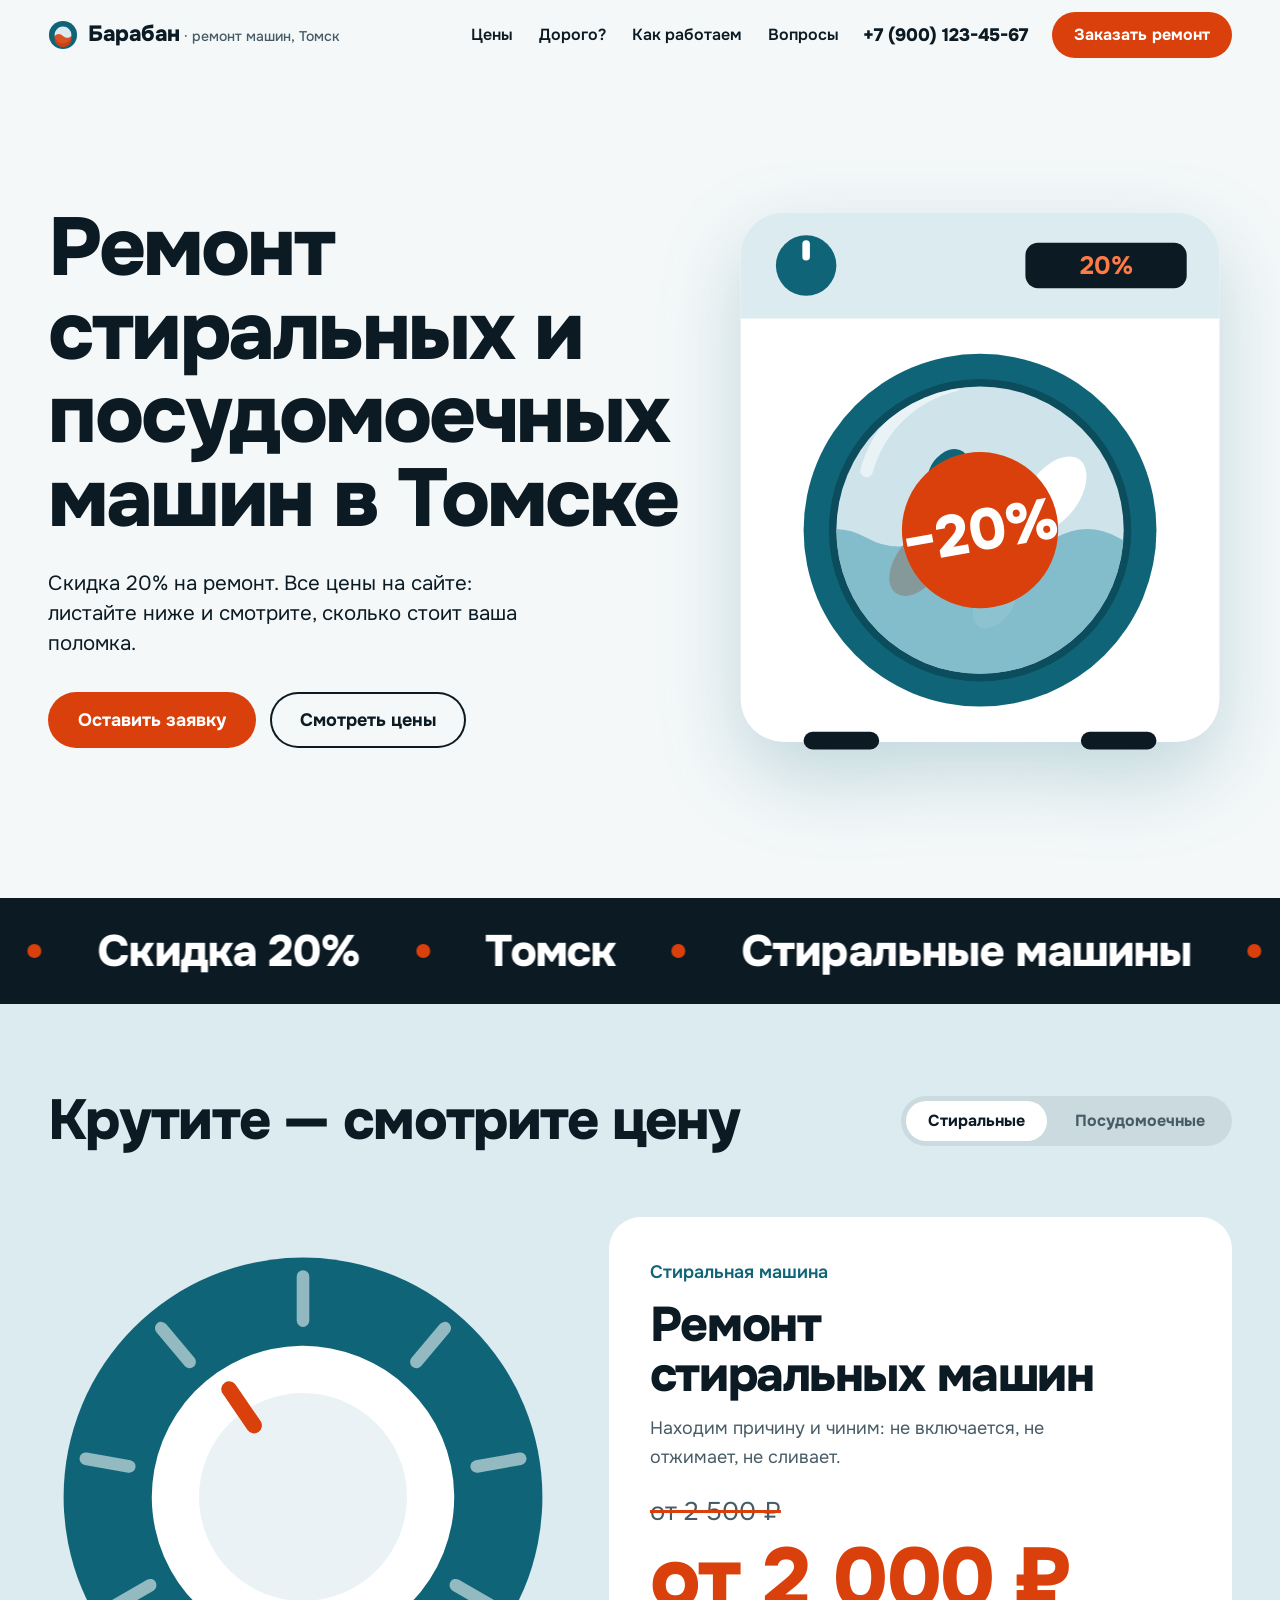
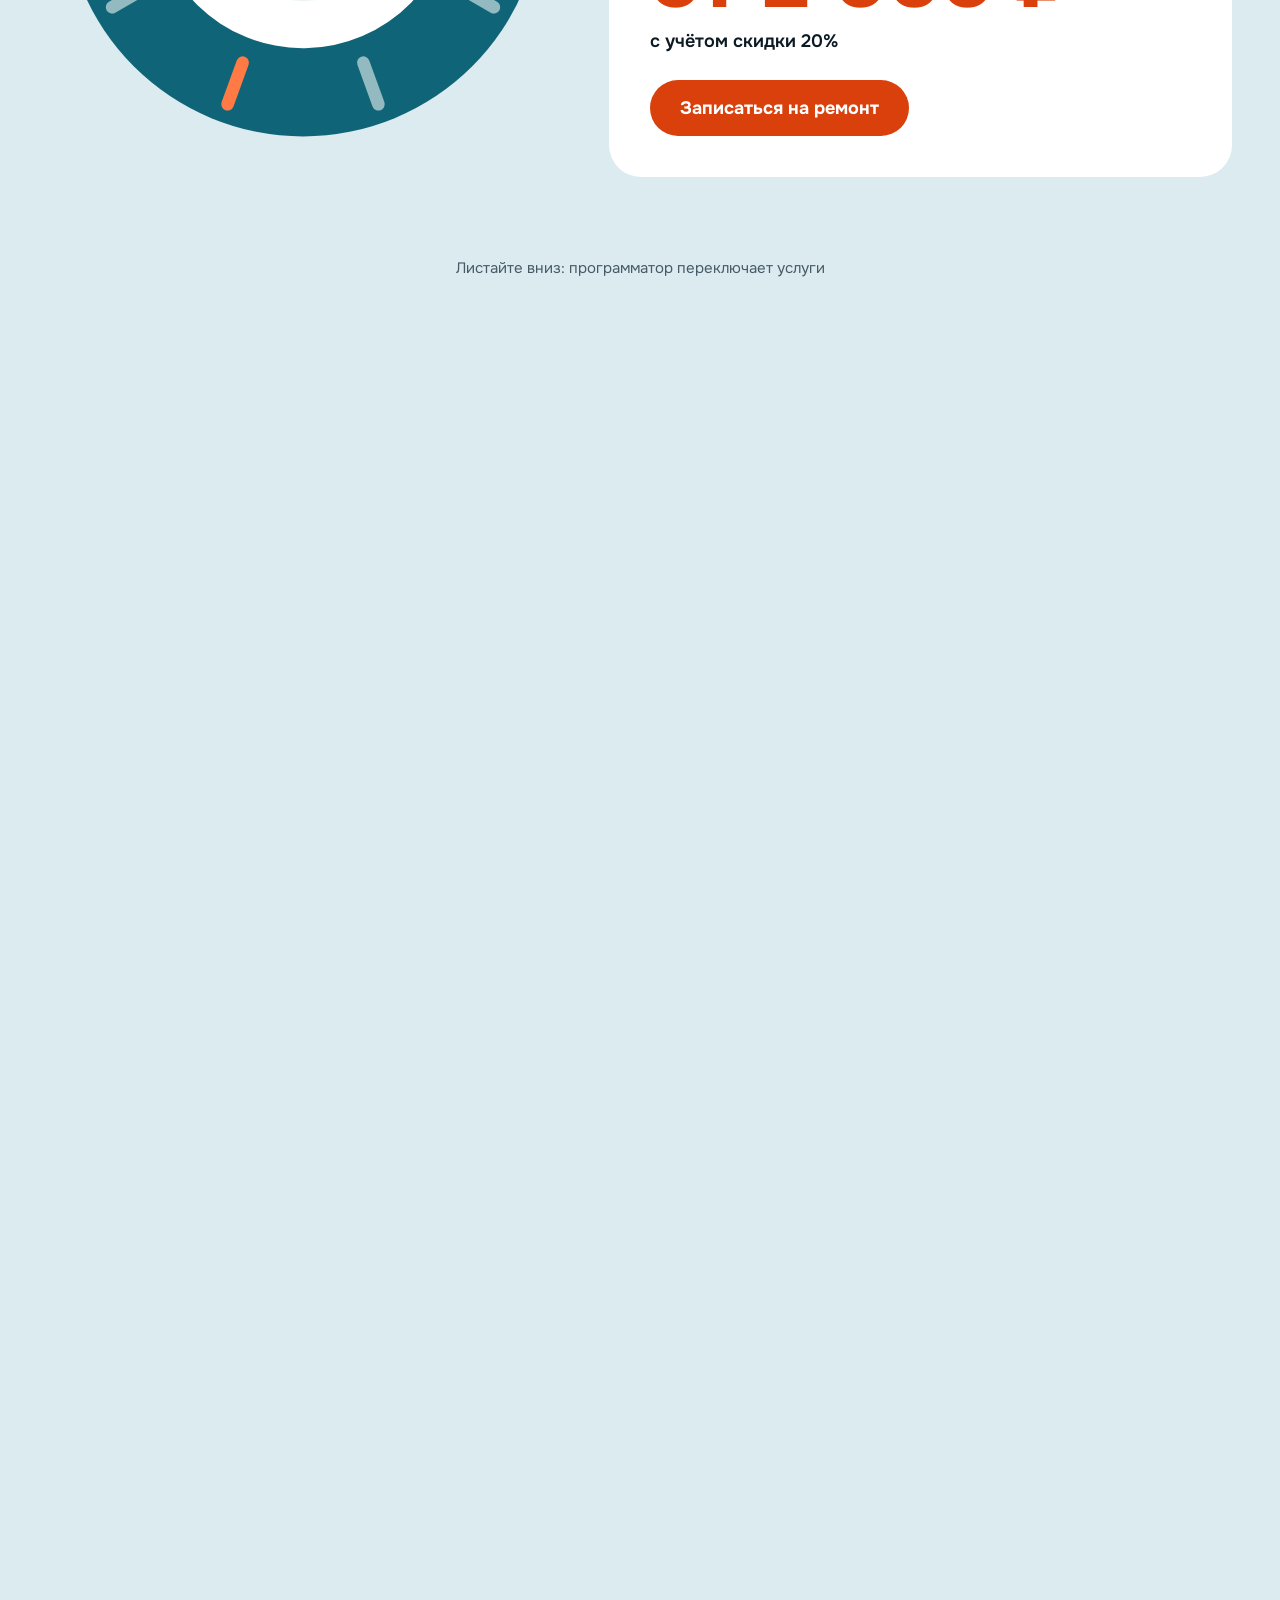
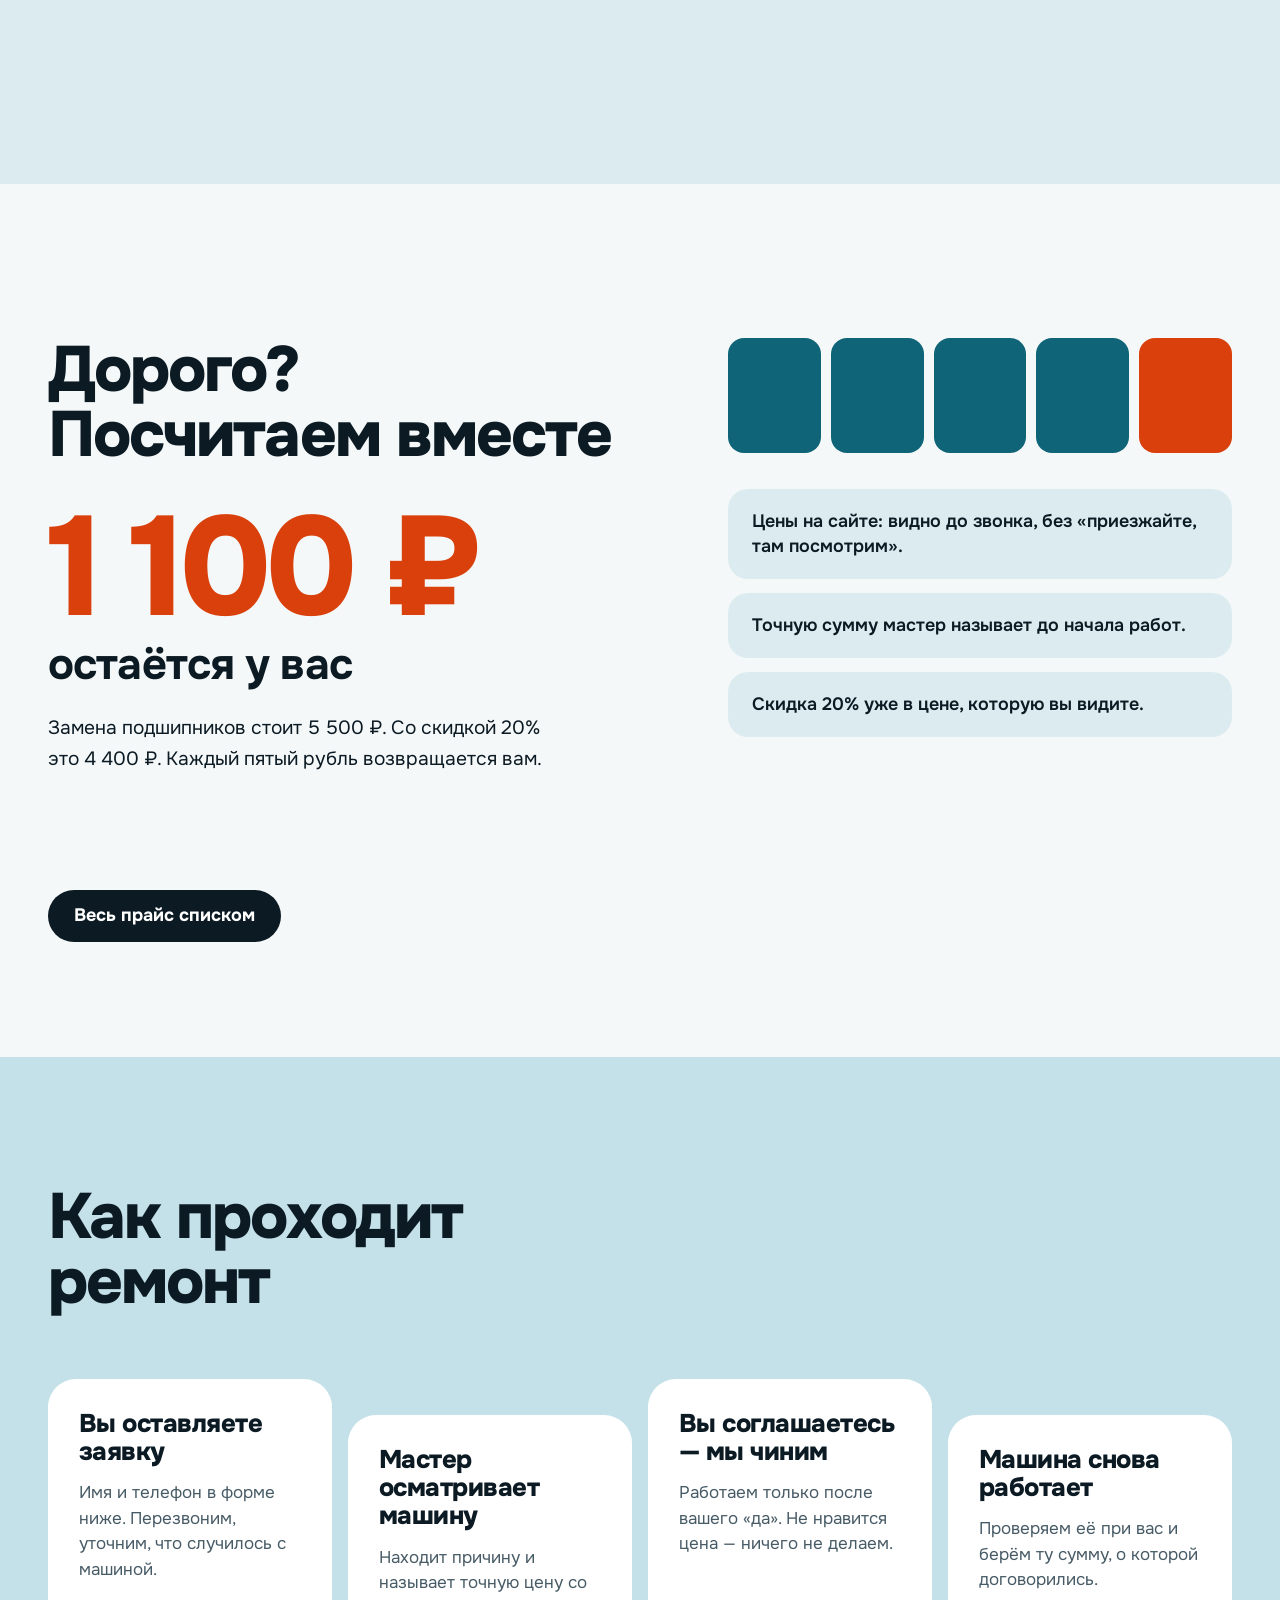
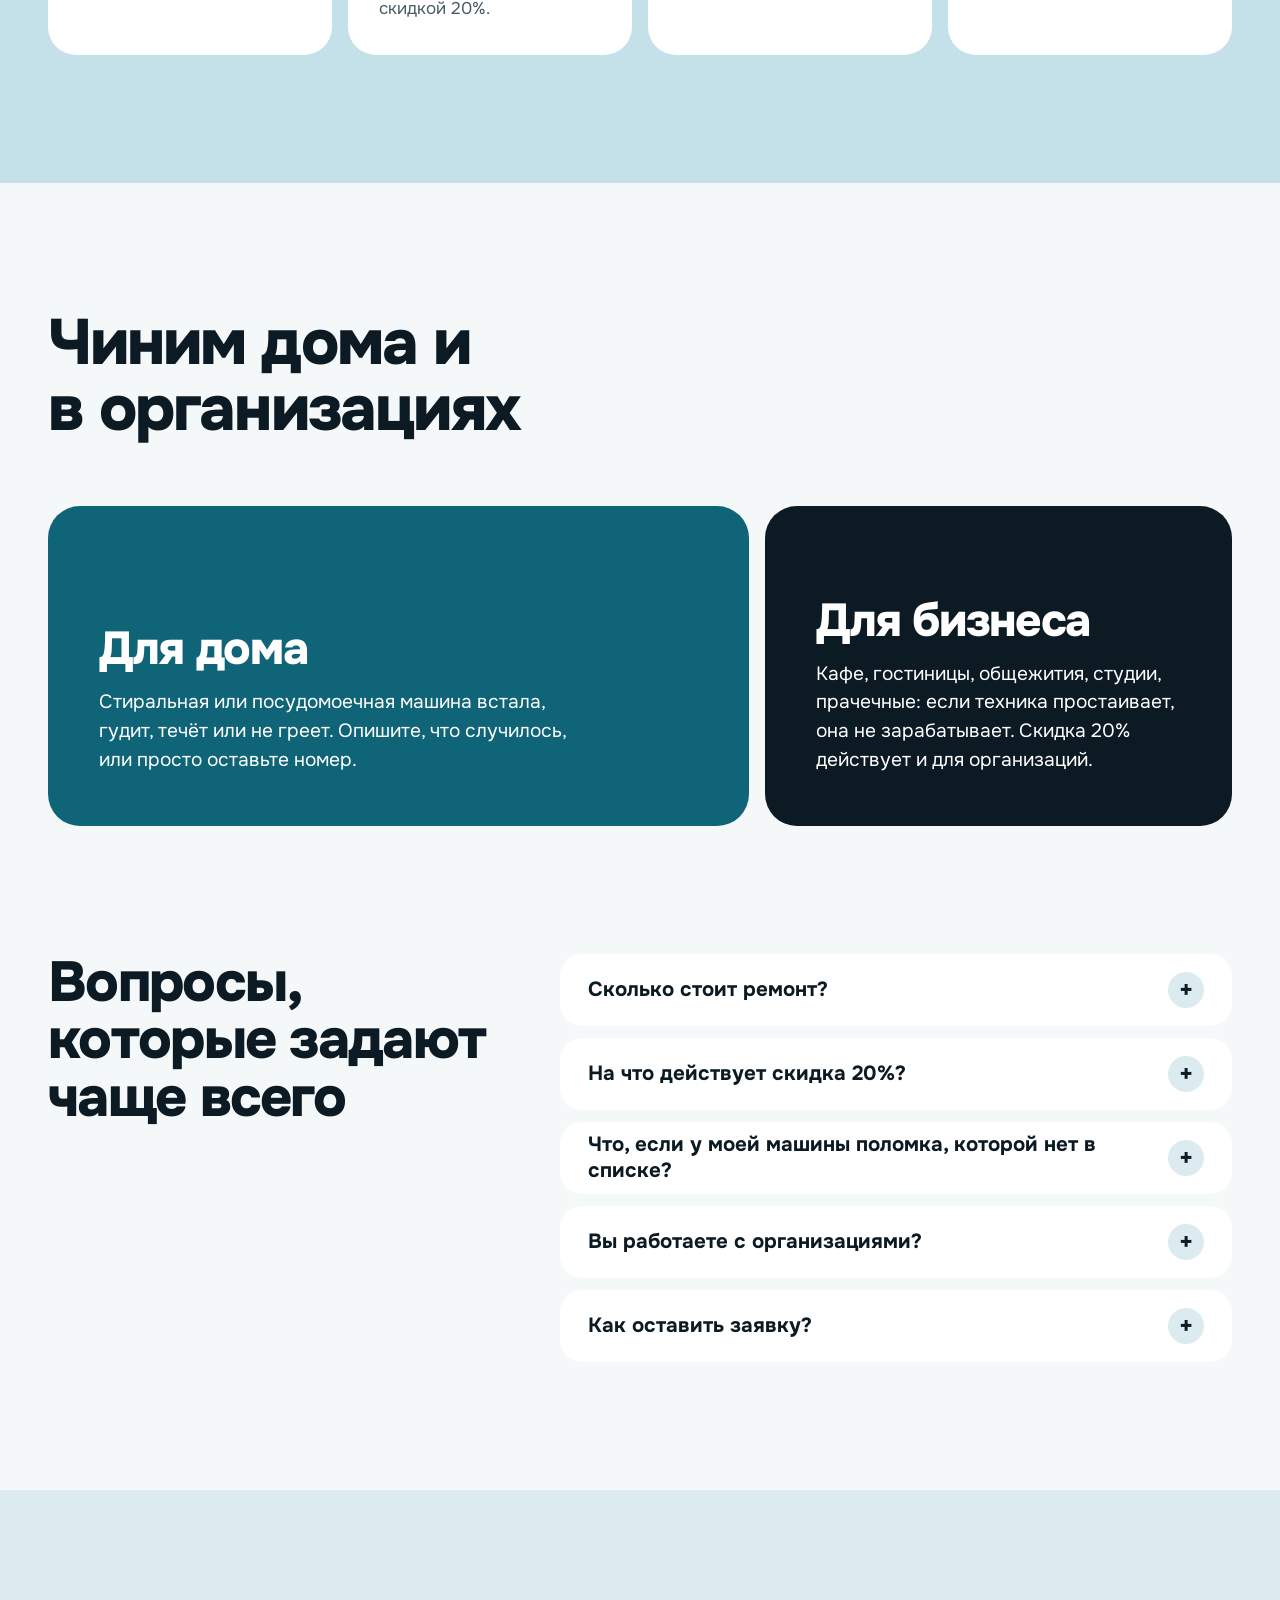
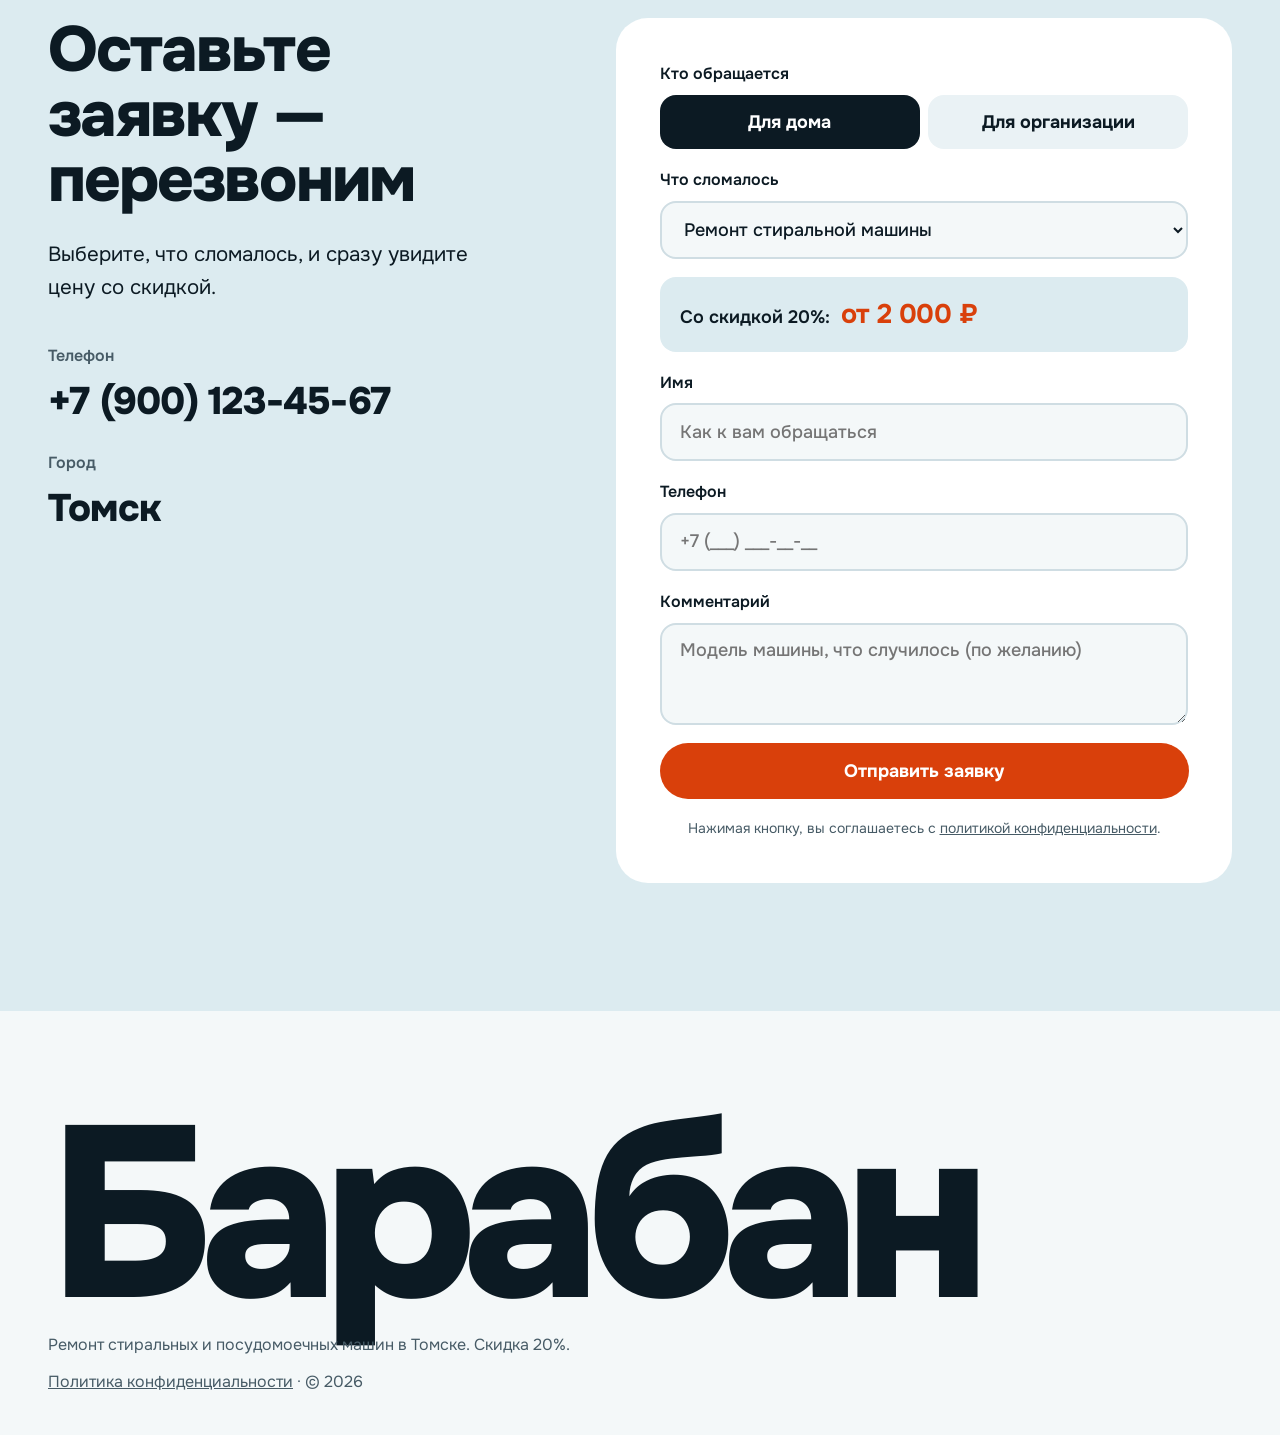
==== index.html @ 4bc4e3dc "init: landing for tomsk-remont-mashin" ====
<!doctype html>
<html lang="ru">
<head>
<meta charset="utf-8">
<meta name="viewport" content="width=device-width, initial-scale=1">
<title>Ремонт стиральных и посудомоечных машин в Томске — скидка 20%</title>
<meta name="description" content="Ремонт стиральных и посудомоечных машин в Томске со скидкой 20%. Замена ТЭНа от 1 600 ₽, помпы от 2 000 ₽, подшипников 4 400 ₽. Цены на сайте, заявка за минуту.">
<meta property="og:title" content="Ремонт стиральных и посудомоечных машин в Томске — скидка 20%">
<meta property="og:description" content="Цены видно сразу, скидка 20% на ремонт. Оставьте заявку — перезвоним.">
<meta property="og:type" content="website">
<meta name="theme-color" content="#f4f8f9">
<script>document.documentElement.classList.add('js')</script>
<link rel="preconnect" href="https://fonts.googleapis.com">
<link rel="preconnect" href="https://fonts.gstatic.com" crossorigin>
<link href="https://fonts.googleapis.com/css2?family=Onest:wght@300..800&display=swap" rel="stylesheet">
<link rel="stylesheet" href="motion.css">
<link rel="stylesheet" href="styles.css">
</head>
<body>

<header class="header" id="header">
  <div class="header__inner">
    <a class="logo" href="#top" aria-label="Барабан, ремонт машин в Томске, на главную">
      <svg viewBox="0 0 32 32" width="30" height="30" aria-hidden="true"><circle cx="16" cy="16" r="15" fill="#0f6577"/><circle cx="16" cy="16" r="9" fill="#dcebf0"/><path d="M7 17q4.5-4 9 0t9 0v3a9 9 0 0 1-18 0z" fill="#d9400b" opacity=".9"/></svg>
      <span>Барабан<small> · ремонт машин, Томск</small></span>
    </a>
    <nav class="nav" id="nav" aria-label="Разделы">
      <a href="#prices">Цены</a>
      <a href="#dear">Дорого?</a>
      <a href="#way">Как работаем</a>
      <a href="#faq">Вопросы</a>
    </nav>
    <a class="header__phone" href="tel:+79001234567">+7 (900) 123-45-67</a>
    <a class="btn btn--small header__cta" href="#order" data-magnetic><span>Заказать ремонт</span></a>
    <button class="burger" id="burger" aria-label="Меню" aria-expanded="false"><i></i><i></i></button>
  </div>
</header>

<main id="top">

<section class="hero">
  <div class="hero__text">
    <h1 class="hero__title" data-wave>Ремонт стиральных и посудомоечных машин в Томске</h1>
    <p class="hero__lead">Скидка 20% на ремонт. Все цены на сайте: листайте ниже и смотрите, сколько стоит ваша поломка.</p>
    <div class="hero__cta">
      <a class="btn" href="#order" data-magnetic><span>Оставить заявку</span></a>
      <a class="btn btn--ghost" href="#prices" data-magnetic><span>Смотреть цены</span></a>
    </div>
  </div>
  <div class="hero__machine" aria-hidden="false">
    <svg class="machine" viewBox="0 0 400 440" role="img" aria-label="Стиральная машина с наклейкой «минус 20 процентов»">
      <defs><clipPath id="glass"><circle cx="200" cy="262" r="114"/></clipPath></defs>
      <rect x="10" y="10" width="380" height="420" rx="34" fill="#ffffff"/>
      <path d="M10 44a34 34 0 0 1 34-34h312a34 34 0 0 1 34 34v50H10z" fill="#dcebf0"/>
      <circle cx="62" cy="52" r="24" fill="#0f6577"/>
      <rect x="59" y="32" width="6" height="16" rx="3" fill="#fff"/>
      <rect x="236" y="34" width="128" height="36" rx="10" fill="#0c1a23"/>
      <text x="300" y="59" text-anchor="middle" font-size="20" font-weight="700" fill="#ff7a45">20%</text>
      <circle cx="200" cy="262" r="140" fill="#0f6577"/>
      <circle cx="200" cy="262" r="120" fill="#0b4d5c"/>
      <circle cx="200" cy="262" r="114" fill="#cfe4ea"/>
      <g clip-path="url(#glass)">
        <g id="spin">
          <ellipse cx="150" cy="238" rx="30" ry="18" fill="#d9400b"/>
          <ellipse cx="258" cy="292" rx="34" ry="20" fill="#ffffff"/>
          <ellipse cx="222" cy="214" rx="20" ry="14" fill="#0f6577"/>
          <ellipse cx="160" cy="306" rx="22" ry="14" fill="#ffffff" opacity=".9"/>
        </g>
        <g transform="translate(60 268)"><g class="wave"><path d="M0 0Q25-14 50 0T100 0T150 0T200 0T250 0T300 0T350 0T400 0T450 0T500 0V200H0Z" fill="#6fb3c4" opacity=".78"/></g></g>
        <path d="M110 215a96 96 0 0 1 70-68" stroke="#fff" stroke-width="10" stroke-linecap="round" fill="none" opacity=".55"/>
      </g>
      <g class="sticker" transform="rotate(-10 200 262)">
        <circle cx="200" cy="262" r="62" fill="#d9400b"/>
        <text x="200" y="278" text-anchor="middle" font-size="46" font-weight="800" fill="#fff">−20%</text>
      </g>
      <rect x="60" y="422" width="60" height="14" rx="7" fill="#0c1a23"/>
      <rect x="280" y="422" width="60" height="14" rx="7" fill="#0c1a23"/>
    </svg>
  </div>
</section>

<div class="marquee" aria-hidden="true"><div class="marquee__track" id="marquee">
  <span>Стиральные машины</span><span>Посудомоечные машины</span><span>Скидка 20%</span><span>Томск</span>
  <span>Стиральные машины</span><span>Посудомоечные машины</span><span>Скидка 20%</span><span>Томск</span>
  <span>Стиральные машины</span><span>Посудомоечные машины</span><span>Скидка 20%</span><span>Томск</span>
</div></div>

<!-- СЦЕНА: программатор -->
<section class="scene" id="prices" aria-labelledby="scene-title">
  <div class="scene__stick">
    <div class="scene__head">
      <h2 id="scene-title">Крутите — смотрите цену</h2>
      <div class="kinds" role="group" aria-label="Тип машины">
        <button class="kind is-active" data-jump="0" type="button">Стиральные</button>
        <button class="kind" data-jump="5" type="button">Посудомоечные</button>
      </div>
    </div>
    <div class="scene__body">
      <div class="dial" aria-hidden="true">
        <svg viewBox="0 0 320 320" id="dialSvg">
          <circle cx="160" cy="160" r="152" fill="#0f6577"/>
          <g id="ticks"></g>
          <g id="knob">
            <circle cx="160" cy="160" r="96" fill="#ffffff"/>
            <circle cx="160" cy="160" r="66" fill="#eaf2f5"/>
            <rect x="155" y="72" width="10" height="38" rx="5" fill="#d9400b"/>
          </g>
        </svg>
      </div>
      <article class="card" id="card" aria-live="polite">
        <p class="card__kind" id="cKind">Стиральная машина</p>
        <h3 class="card__title" id="cTitle">Ремонт стиральных машин</h3>
        <p class="card__desc" id="cDesc">Находим причину и чиним: не включается, не отжимает, не сливает.</p>
        <div class="card__price">
          <s id="cOld">от 2 500 ₽</s>
          <strong id="cNew">от 2 000 ₽</strong>
        </div>
        <p class="card__note">с учётом скидки 20%</p>
        <a class="btn" href="#order" id="cBtn" data-magnetic><span>Записаться на ремонт</span></a>
      </article>
    </div>
    <p class="scene__hint" id="hint">Листайте вниз: программатор переключает услуги</p>
  </div>
</section>

<section class="dear" id="dear" aria-labelledby="dear-title">
  <div class="dear__left" data-reveal>
    <h2 id="dear-title">Дорого? Посчитаем вместе</h2>
    <p class="dear__big"><span>1 100 ₽</span> остаётся у вас</p>
    <p class="dear__sub">Замена подшипников стоит 5 500 ₽. Со скидкой 20% это 4 400 ₽. Каждый пятый рубль возвращается вам.</p>
  </div>
  <div class="dear__right">
    <div class="blocks" aria-hidden="true" data-stagger>
      <i></i><i></i><i></i><i></i><i class="cut"></i>
    </div>
    <ul class="points" data-stagger>
      <li>Цены на сайте: видно до звонка, без «приезжайте, там посмотрим».</li>
      <li>Точную сумму мастер называет до начала работ.</li>
      <li>Скидка 20% уже в цене, которую вы видите.</li>
    </ul>
  </div>
  <details class="table" data-reveal>
    <summary>Весь прайс списком</summary>
    <div class="table__wrap">
      <table>
        <caption class="sr">Цены на ремонт со скидкой 20%</caption>
        <thead><tr><th scope="col">Работа</th><th scope="col">Без скидки</th><th scope="col">Со скидкой 20%</th></tr></thead>
        <tbody>
          <tr class="grp"><th colspan="3" scope="colgroup">Стиральные машины</th></tr>
          <tr><th scope="row">Ремонт стиральных машин</th><td>от 2 500 ₽</td><td>от 2 000 ₽</td></tr>
          <tr><th scope="row">Замена ТЭНа</th><td>2 000 ₽</td><td>1 600 ₽</td></tr>
          <tr><th scope="row">Замена сливной помпы</th><td>2 500 ₽</td><td>2 000 ₽</td></tr>
          <tr><th scope="row">Замена подшипников</th><td>5 500 ₽</td><td>4 400 ₽</td></tr>
          <tr><th scope="row">Замена амортизаторов</th><td>2 500 ₽</td><td>2 000 ₽</td></tr>
          <tr class="grp"><th colspan="3" scope="colgroup">Посудомоечные машины</th></tr>
          <tr><th scope="row">Ремонт посудомоечных машин</th><td>от 3 000 ₽</td><td>от 2 400 ₽</td></tr>
          <tr><th scope="row">Замена ТЭНа</th><td>3 500 ₽</td><td>2 800 ₽</td></tr>
          <tr><th scope="row">Замена сливной помпы</th><td>3 000 ₽</td><td>2 400 ₽</td></tr>
          <tr><th scope="row">Устранение течи</th><td>3 500 ₽</td><td>2 800 ₽</td></tr>
        </tbody>
      </table>
    </div>
  </details>
</section>

<section class="way" id="way" aria-labelledby="way-title">
  <h2 id="way-title" data-reveal>Как проходит ремонт</h2>
  <ol class="steps" data-stagger>
    <li><strong>Вы оставляете заявку</strong><span>Имя и телефон в форме ниже. Перезвоним, уточним, что случилось с машиной.</span></li>
    <li><strong>Мастер осматривает машину</strong><span>Находит причину и называет точную цену со скидкой 20%.</span></li>
    <li><strong>Вы соглашаетесь — мы чиним</strong><span>Работаем только после вашего «да». Не нравится цена — ничего не делаем.</span></li>
    <li><strong>Машина снова работает</strong><span>Проверяем её при вас и берём ту сумму, о которой договорились.</span></li>
  </ol>
</section>

<section class="who" aria-labelledby="who-title">
  <h2 id="who-title" data-reveal>Чиним дома и в организациях</h2>
  <div class="who__grid" data-stagger>
    <div class="who__a">
      <h3>Для дома</h3>
      <p>Стиральная или посудомоечная машина встала, гудит, течёт или не греет. Опишите, что случилось, или просто оставьте номер.</p>
    </div>
    <div class="who__b">
      <h3>Для бизнеса</h3>
      <p>Кафе, гостиницы, общежития, студии, прачечные: если техника простаивает, она не зарабатывает. Скидка 20% действует и для организаций.</p>
    </div>
  </div>
</section>

<section class="faq" id="faq" aria-labelledby="faq-title">
  <h2 id="faq-title" data-reveal>Вопросы, которые задают чаще всего</h2>
  <div class="faq__list" data-stagger>
    <details><summary>Сколько стоит ремонт?</summary><p>Цены в прайсе выше: например, замена ТЭНа в стиральной машине 1 600 ₽ со скидкой, подшипников 4 400 ₽. Если цена начинается с «от», точную сумму мастер называет после осмотра.</p></details>
    <details><summary>На что действует скидка 20%?</summary><p>На ремонт стиральных и посудомоечных машин из прайса. Цены на сайте уже посчитаны со скидкой, ничего пересчитывать не нужно.</p></details>
    <details><summary>Что, если у моей машины поломка, которой нет в списке?</summary><p>Оставьте заявку и опишите, что происходит. Мастер осмотрит машину и назовёт цену со скидкой до начала работ.</p></details>
    <details><summary>Вы работаете с организациями?</summary><p>Да. В форме выберите «Организация», и мы свяжемся с вами по ремонту техники для кафе, гостиниц, общежитий и прачечных.</p></details>
    <details><summary>Как оставить заявку?</summary><p>Заполните форму ниже или позвоните. Нужны только имя и телефон, остальное по желанию.</p></details>
  </div>
</section>

<section class="order" id="order" aria-labelledby="order-title">
  <div class="order__text" data-reveal>
    <h2 id="order-title">Оставьте заявку — перезвоним</h2>
    <p>Выберите, что сломалось, и сразу увидите цену со скидкой.</p>
    <dl class="contacts">
      <div><dt>Телефон</dt><dd><a href="tel:+79001234567">+7 (900) 123-45-67</a></dd></div>
      <div><dt>Город</dt><dd>Томск</dd></div>
    </dl>
  </div>
  <form class="form" id="leadForm" novalidate data-reveal>
    <input type="text" name="_gotcha" style="display:none" tabindex="-1" autocomplete="off">
    <fieldset class="seg">
      <legend>Кто обращается</legend>
      <label><input type="radio" name="client_type" value="Частное лицо" checked><span>Для дома</span></label>
      <label><input type="radio" name="client_type" value="Организация"><span>Для организации</span></label>
    </fieldset>
    <label class="field">Что сломалось
      <select name="service" id="service">
        <optgroup label="Стиральная машина">
          <option data-price="от 2 000 ₽" value="Стиральная: ремонт">Ремонт стиральной машины</option>
          <option data-price="1 600 ₽" value="Стиральная: замена ТЭНа">Замена ТЭНа</option>
          <option data-price="2 000 ₽" value="Стиральная: замена сливной помпы">Замена сливной помпы</option>
          <option data-price="4 400 ₽" value="Стиральная: замена подшипников">Замена подшипников</option>
          <option data-price="2 000 ₽" value="Стиральная: замена амортизаторов">Замена амортизаторов</option>
        </optgroup>
        <optgroup label="Посудомоечная машина">
          <option data-price="от 2 400 ₽" value="Посудомоечная: ремонт">Ремонт посудомоечной машины</option>
          <option data-price="2 800 ₽" value="Посудомоечная: замена ТЭНа">Замена ТЭНа</option>
          <option data-price="2 400 ₽" value="Посудомоечная: замена сливной помпы">Замена сливной помпы</option>
          <option data-price="2 800 ₽" value="Посудомоечная: устранение течи">Устранение течи</option>
        </optgroup>
        <option data-price="" value="Другое">Другое, опишу в комментарии</option>
      </select>
    </label>
    <p class="total" id="total" aria-live="polite">Со скидкой 20%: <strong>от 2 000 ₽</strong></p>
    <label class="field">Имя
      <input type="text" name="name" autocomplete="name" required placeholder="Как к вам обращаться">
    </label>
    <label class="field">Телефон
      <input type="tel" name="phone" autocomplete="tel" inputmode="tel" required placeholder="+7 (___) ___-__-__">
    </label>
    <label class="field">Комментарий
      <textarea name="comment" rows="3" placeholder="Модель машины, что случилось (по желанию)"></textarea>
    </label>
    <button class="btn btn--wide" type="submit" data-magnetic><span>Отправить заявку</span></button>
    <p class="form__legal">Нажимая кнопку, вы соглашаетесь с <a href="privacy.html">политикой конфиденциальности</a>.</p>
  </form>
</section>

</main>

<footer class="footer">
  <p class="footer__name">Барабан</p>
  <p>Ремонт стиральных и посудомоечных машин в Томске. Скидка 20%.</p>
  <p><a href="privacy.html">Политика конфиденциальности</a> · © <span id="year">2026</span></p>
</footer>

<a class="fab" href="tel:+79001234567" aria-label="Позвонить"><svg viewBox="0 0 24 24" width="26" height="26" aria-hidden="true"><path fill="#fff" d="M6.6 10.8a15 15 0 0 0 6.6 6.6l2.2-2.2a1 1 0 0 1 1-.25 11 11 0 0 0 3.5.56 1 1 0 0 1 1 1V20a1 1 0 0 1-1 1A17 17 0 0 1 3 4a1 1 0 0 1 1-1h3.5a1 1 0 0 1 1 1c0 1.2.2 2.4.56 3.5a1 1 0 0 1-.25 1z"/></svg></a>

<script src="script.js"></script>
<script src="motion.js" defer></script>
</body>
</html>
---- motion.css ----
/* motion-kit: токены и стили эффектов. Светлая тема. Цвета переопределять под бренд клиента. */
:root{
  /* пружины: "stiffness damping" (из designbookmark motion studies) */
  --spring-follow:900 50;
  --spring-settle:280 22;
  --spring-soft:260 24;
  --spring-lead:620 36;
  --spring-trail:190 19;
  --spring-pop:520 16;
  --spring-fade:420 32;
  --stagger:45;               /* мс между элементами */

  /* бренд: менять под клиента */
  --mk-bg:#fafaf7;
  --mk-surface:#fff;
  --mk-text:#16181d;
  --mk-muted:#6b7280;
  --mk-accent:#e4572e;
  --mk-on-accent:#fff;
  --mk-fill:rgba(22,24,29,.06);

  --mk-r-pill:999px;
  --mk-r-card:24px;
  --mk-ease-out:cubic-bezier(.22,1,.36,1);   /* для CSS-переходов, где пружина избыточна */
}

/* reveal: класс mk-reveal ставит JS, без JS элементы видны */
.mk-on .mk-reveal{opacity:0;transform:translate3d(0,22px,0);transition:opacity .7s var(--mk-ease-out),transform .8s var(--mk-ease-out);transition-delay:var(--d,0ms)}
.mk-on .mk-reveal.mk-in{opacity:1;transform:none}

/* magnetic: будем двигать только transform */
[data-magnetic]{will-change:transform}

/* roll: две копии буквы, верхняя уезжает, нижняя заезжает */
.mk-roll{display:inline-flex;overflow:hidden;line-height:1.15;vertical-align:bottom}
.mk-roll__c{display:inline-block;position:relative;height:1.15em;overflow:hidden}
.mk-roll__c>span{display:block;transition:transform .5s var(--mk-ease-out);transition-delay:calc(var(--i)*14ms)}
.mk-roll__c>span+span{position:absolute;inset:0;transform:translateY(110%)}
.mk-roll:hover .mk-roll__c>span:first-child,.mk-roll:focus-visible .mk-roll__c>span:first-child{transform:translateY(-110%)}
.mk-roll:hover .mk-roll__c>span+span,.mk-roll:focus-visible .mk-roll__c>span+span{transform:none}

/* pill: резиновый хайлайт */
.mk-pill{position:relative;display:inline-flex;gap:2px;padding:4px;border-radius:var(--mk-r-pill);background:var(--mk-fill)}
.mk-pill__hl{position:absolute;top:4px;bottom:4px;left:0;border-radius:var(--mk-r-pill);background:var(--mk-surface);box-shadow:0 1px 3px rgba(22,24,29,.12);pointer-events:none;will-change:transform,width}
.mk-pill [data-pill-item]{position:relative;z-index:1;padding:9px 18px;border:0;background:none;border-radius:var(--mk-r-pill);font:inherit;font-weight:500;color:var(--mk-muted);cursor:pointer;transition:color .2s}
.mk-pill [data-pill-item].is-active{color:var(--mk-text)}

@media (prefers-reduced-motion:reduce){
  .mk-on .mk-reveal{opacity:1;transform:none;transition:none}
  .mk-roll__c>span{transition:none}
}
---- styles.css ----
:root{
  --bg:#f4f8f9; --field:#dcebf0; --field2:#c4e0e8; --ink:#0c1a23; --mute:#475b66;
  --teal:#0f6577; --accent:#d9400b; --white:#fff;
  --font:'Onest',system-ui,-apple-system,'Segoe UI',Arial,sans-serif;
  --gut:clamp(16px,4vw,48px);
  --mk-bg:var(--bg); --mk-surface:#fff; --mk-text:var(--ink); --mk-accent:var(--accent); --mk-fill:rgba(12,26,35,.07);
}
*{box-sizing:border-box}
html{scroll-behavior:smooth}
body{margin:0;background:var(--bg);color:var(--ink);font:400 18px/1.6 var(--font);overflow-x:hidden;-webkit-font-smoothing:antialiased}
img,svg{display:block;max-width:100%}
a{color:inherit}
h1,h2,h3{font-family:var(--font);font-weight:800;letter-spacing:-.03em;line-height:1.02;margin:0;text-wrap:balance;overflow-wrap:anywhere}
p{margin:0}
.sr{position:absolute;width:1px;height:1px;overflow:hidden;clip:rect(0 0 0 0)}
:focus-visible{outline:3px solid var(--accent);outline-offset:3px}
::selection{background:var(--accent);color:#fff}

/* кнопки */
.btn{display:inline-flex;align-items:center;justify-content:center;min-height:56px;padding:0 30px;border:0;border-radius:999px;background:var(--accent);color:#fff;font:700 18px/1 var(--font);text-decoration:none;cursor:pointer;transition:background .25s,transform .2s}
.btn:hover{background:#b83407}
.btn:active{transform:scale(.97)}
.btn--ghost{background:transparent;color:var(--ink);box-shadow:inset 0 0 0 2px var(--ink)}
.btn--ghost:hover{background:var(--ink);color:#fff}
.btn--small{min-height:46px;padding:0 22px;font-size:16px}
.btn--wide{width:100%}

/* шапка */
.header{position:sticky;top:0;z-index:50;background:rgba(244,248,249,.94);transition:box-shadow .3s}
.header.scrolled{box-shadow:0 6px 24px rgba(12,26,35,.08)}
.header__inner{display:flex;align-items:center;gap:24px;min-width:0;padding:12px var(--gut)}
.logo{display:flex;align-items:center;gap:10px;flex-shrink:0;text-decoration:none;font-weight:800;font-size:22px;letter-spacing:-.02em}
.logo small{font-weight:500;font-size:14px;color:var(--mute);letter-spacing:0}
.nav{display:flex;gap:26px;margin-left:auto}
.nav a{white-space:nowrap;text-decoration:none;font-weight:600;font-size:16px}
.nav a:hover{color:var(--accent)}
.header__phone{white-space:nowrap;font-weight:800;text-decoration:none;font-size:18px}
.burger{display:none;width:44px;height:44px;border:0;background:none;position:relative;cursor:pointer;margin-left:auto}
.burger i{position:absolute;left:10px;right:10px;height:3px;background:var(--ink);border-radius:2px;transition:transform .3s,top .3s}
.burger i:first-child{top:16px}.burger i:last-child{top:25px}
.burger.is-open i:first-child{top:21px;transform:rotate(45deg)}
.burger.is-open i:last-child{top:21px;transform:rotate(-45deg)}

/* hero */
.hero{display:grid;grid-template-columns:1.12fr .88fr;gap:clamp(16px,3vw,48px);align-items:center;padding:clamp(24px,5vw,72px) var(--gut) clamp(40px,6vw,88px);min-height:calc(100vh - 72px)}
.hero__title{font-size:clamp(40px,6.4vw,104px);font-variation-settings:'wght' 800}
.hero__lead{margin-top:28px;max-width:34ch;font-size:clamp(19px,1.6vw,24px);line-height:1.45}
.hero__cta{display:flex;flex-wrap:wrap;gap:14px;margin-top:34px}
.machine{width:100%;max-width:560px;margin-left:auto;filter:drop-shadow(0 30px 40px rgba(15,101,119,.22))}
.wave{animation:wave 3.2s linear infinite}
@keyframes wave{to{transform:translateX(-100px)}}
.sticker{animation:none}

/* бегущая строка */
.marquee{overflow:hidden;background:var(--ink);color:#fff;padding:18px 0}
.marquee__track{display:flex;gap:56px;width:max-content;will-change:transform}
.marquee span{font-weight:800;font-size:clamp(24px,3.6vw,44px);letter-spacing:-.02em;white-space:nowrap;display:flex;align-items:center;gap:56px}
.marquee span::after{content:'';width:14px;height:14px;border-radius:50%;background:var(--accent)}

/* сцена */
.scene{position:relative;height:620vh;background:var(--field)}
.scene__stick{position:sticky;top:0;height:100vh;height:100svh;display:flex;flex-direction:column;padding:88px var(--gut) 24px;overflow:hidden}
.scene__head{display:flex;flex-wrap:wrap;gap:16px 32px;align-items:center;justify-content:space-between}
.scene__head h2{font-size:clamp(30px,4.4vw,68px)}
.kinds{display:flex;gap:6px;padding:5px;background:rgba(12,26,35,.08);border-radius:999px}
.kind{border:0;background:none;padding:12px 22px;border-radius:999px;font:700 16px/1 var(--font);color:var(--mute);cursor:pointer;transition:background .25s,color .25s}
.kind.is-active{background:#fff;color:var(--ink)}
.scene__body{flex:1;min-height:0;display:grid;grid-template-columns:minmax(0,.9fr) minmax(0,1.1fr);gap:clamp(16px,4vw,64px);align-items:center}
.dial{justify-self:center;width:min(100%,min(56vh,520px))}
.dial svg{width:100%;height:auto}
.card{background:#fff;border-radius:32px;padding:clamp(22px,3.2vw,48px);display:flex;flex-direction:column;align-items:flex-start;gap:14px;min-width:0}
.card__kind{font-weight:600;color:var(--teal);font-size:18px}
.card__title{font-size:clamp(28px,3.8vw,58px)}
.card__desc{font-size:clamp(17px,1.4vw,20px);color:var(--mute);max-width:36ch;min-height:3.2em}
.card__price{display:flex;align-items:baseline;flex-wrap:wrap;gap:6px 22px;margin-top:6px}
.card__price s{font-size:clamp(20px,2vw,30px);color:var(--mute);text-decoration-thickness:3px;text-decoration-color:var(--accent)}
.card__price strong{font-size:clamp(46px,6.6vw,108px);font-weight:800;letter-spacing:-.04em;line-height:.95;color:var(--accent);font-variant-numeric:tabular-nums}
.card__note{font-weight:600;margin-top:-6px}
.card .btn{margin-top:10px}
.card.swap > *{animation:swap .45s cubic-bezier(.22,1,.36,1) both}
.card.swap > *:nth-child(2){animation-delay:.04s}.card.swap > *:nth-child(3){animation-delay:.08s}.card.swap > *:nth-child(4){animation-delay:.12s}
@keyframes swap{from{opacity:0;transform:translateY(16px)}}
.scene__hint{margin-top:12px;color:var(--mute);font-size:15px;text-align:center}

/* дорого */
.dear{display:grid;grid-template-columns:1.1fr .9fr;gap:clamp(24px,5vw,80px);padding:clamp(88px,12vw,200px) var(--gut) clamp(72px,9vw,140px);align-items:start}
.dear h2{font-size:clamp(34px,5vw,80px)}
.dear__big{margin-top:36px;font-size:clamp(26px,3.4vw,52px);font-weight:700;letter-spacing:-.02em;line-height:1.1}
.dear__big span{display:block;font-size:clamp(64px,11vw,176px);font-weight:800;letter-spacing:-.05em;line-height:.9;color:var(--accent);margin-bottom:10px}
.dear__sub{margin-top:24px;max-width:40ch;font-size:clamp(18px,1.5vw,21px)}
.blocks{display:grid;grid-template-columns:repeat(5,1fr);gap:10px}
.blocks i{display:block;height:clamp(70px,9vw,130px);border-radius:16px;background:var(--teal)}
.blocks i.cut{background:var(--accent)}
.points{list-style:none;padding:0;margin:36px 0 0;display:grid;gap:14px}
.points li{padding:20px 24px;border-radius:20px;background:var(--field);font-weight:600;font-size:clamp(17px,1.4vw,20px);line-height:1.4}
.table{grid-column:1/-1;margin-top:clamp(20px,4vw,56px)}
.table summary{cursor:pointer;display:inline-flex;align-items:center;min-height:52px;padding:0 26px;border-radius:999px;background:var(--ink);color:#fff;font-weight:700;list-style:none}
.table summary::-webkit-details-marker{display:none}
.table[open] summary{background:var(--accent)}
.table__wrap{margin-top:20px;overflow-x:auto}
.table table{width:100%;border-collapse:collapse;background:#fff;border-radius:20px;overflow:hidden;font-size:clamp(16px,1.4vw,19px)}
.table th,.table td{padding:16px 22px;text-align:left}
.table thead th{background:var(--field2)}
.table tbody th{font-weight:600}
.table td:last-child{font-weight:800;color:var(--accent);white-space:nowrap}
.table td{white-space:nowrap}
.table tr.grp th{background:var(--field);font-weight:800}
.table tbody tr:not(.grp){border-top:1px solid #e3ecef}

/* как работаем */
.way{background:var(--field2);padding:clamp(72px,10vw,160px) var(--gut)}
.way h2{font-size:clamp(34px,5vw,80px);max-width:14ch}
.steps{list-style:none;padding:0;margin:clamp(32px,5vw,72px) 0 0;display:grid;grid-template-columns:repeat(4,1fr);gap:16px}
.steps li{display:flex;flex-direction:column;gap:14px;padding:clamp(22px,2.4vw,36px);background:#fff;border-radius:28px;min-height:240px}
.steps li:nth-child(even){margin-top:36px}
.steps strong{font-size:clamp(22px,2vw,30px);font-weight:800;letter-spacing:-.02em;line-height:1.1}
.steps span{color:var(--mute);font-size:17px;line-height:1.5}

/* кто */
.who{padding:clamp(72px,10vw,160px) var(--gut)}
.who h2{font-size:clamp(34px,5vw,80px);max-width:16ch}
.who__grid{display:grid;grid-template-columns:1.2fr .8fr;gap:16px;margin-top:clamp(32px,5vw,64px)}
.who__grid>div{padding:clamp(28px,4vw,64px);border-radius:32px;min-height:320px;display:flex;flex-direction:column;justify-content:flex-end;gap:16px}
.who__a{background:var(--teal);color:#fff}
.who__b{background:var(--ink);color:#fff}
.who h3{font-size:clamp(30px,3.6vw,56px)}
.who__grid p{font-size:clamp(17px,1.5vw,21px);max-width:38ch;line-height:1.5}

/* faq */
.faq{padding:0 var(--gut) clamp(72px,10vw,160px);display:grid;grid-template-columns:.8fr 1.2fr;gap:clamp(24px,5vw,80px);align-items:start}
.faq h2{font-size:clamp(32px,4.4vw,68px)}
.faq__list{display:grid;gap:12px}
.faq details{background:#fff;border-radius:22px;padding:0 28px}
.faq summary{cursor:pointer;list-style:none;display:flex;justify-content:space-between;align-items:center;gap:20px;min-height:72px;font-weight:700;font-size:clamp(18px,1.6vw,22px);line-height:1.25}
.faq summary::-webkit-details-marker{display:none}
.faq summary::after{content:'+';flex-shrink:0;width:36px;height:36px;border-radius:50%;background:var(--field);display:grid;place-items:center;font-size:24px;transition:transform .3s,background .3s}
.faq details[open] summary::after{transform:rotate(45deg);background:var(--accent);color:#fff}
.faq details p{padding:0 0 26px;color:var(--mute);max-width:60ch}

/* заявка */
.order{background:var(--field);display:grid;grid-template-columns:.9fr 1.1fr;gap:clamp(24px,5vw,80px);padding:clamp(72px,10vw,160px) var(--gut);align-items:start}
.order h2{font-size:clamp(34px,5vw,80px)}
.order__text>p{margin-top:24px;font-size:clamp(18px,1.6vw,22px);max-width:30ch}
.contacts{margin:40px 0 0;display:grid;gap:18px}
.contacts dt{font-weight:600;color:var(--mute);font-size:16px}
.contacts dd{margin:2px 0 0;font-weight:800;font-size:clamp(26px,3vw,44px);letter-spacing:-.02em}
.contacts a{text-decoration:none}
.form{background:#fff;border-radius:32px;padding:clamp(22px,3.4vw,48px);display:grid;gap:18px}
.field{display:grid;gap:8px;font-weight:600;font-size:16px}
.field input,.field select,.field textarea{width:100%;min-height:58px;padding:14px 18px;border:2px solid #cfdde3;border-radius:16px;background:#f4f8f9;font:500 18px/1.3 var(--font);color:var(--ink)}
.field textarea{resize:vertical}
.field input:focus,.field select:focus,.field textarea:focus{outline:none;border-color:var(--accent);background:#fff}
.seg{border:0;padding:0;margin:0;display:flex;gap:8px;flex-wrap:wrap}
.seg legend{font-weight:600;font-size:16px;margin-bottom:8px;padding:0}
.seg label{flex:1 1 150px}
.seg input{position:absolute;opacity:0}
.seg span{display:flex;align-items:center;justify-content:center;min-height:54px;border-radius:16px;background:#eaf2f5;font-weight:700;cursor:pointer;transition:background .25s,color .25s}
.seg input:checked+span{background:var(--ink);color:#fff}
.seg input:focus-visible+span{outline:3px solid var(--accent);outline-offset:2px}
.total{padding:16px 20px;border-radius:16px;background:var(--field);font-weight:600}
.total strong{font-size:1.5em;color:var(--accent);letter-spacing:-.02em;margin-left:6px}
.form__legal{font-size:14px;color:var(--mute);text-align:center}

/* футер */
.footer{padding:clamp(56px,8vw,120px) var(--gut) 40px;display:grid;gap:12px}
.footer__name{font-size:clamp(72px,19vw,300px);font-weight:800;letter-spacing:-.06em;line-height:.85;color:var(--ink)}
.footer p:not(.footer__name){color:var(--mute);font-size:16px}
.fab{position:fixed;right:16px;bottom:16px;z-index:40;width:60px;height:60px;border-radius:50%;background:var(--accent);display:none;place-items:center}

@media (max-width:1180px){.nav{gap:18px}.header__inner{gap:16px}}
@media (max-width:1100px){
  .burger{display:block}
  .nav{position:absolute;top:100%;left:0;right:0;flex-direction:column;gap:0;background:var(--bg);padding:8px var(--gut) 20px;display:none;margin:0;box-shadow:0 20px 30px rgba(12,26,35,.1)}
  .nav.is-open{display:flex}
  .nav a{padding:14px 0;font-size:20px}
  .header__phone{margin-left:auto}
  .steps{grid-template-columns:repeat(2,1fr)}
  .steps li:nth-child(even){margin-top:0}
}
@media (max-width:900px){
  .hero,.dear,.faq,.order,.who__grid{grid-template-columns:1fr}
  .hero{min-height:0}
  .machine{max-width:420px;margin:0 auto}
  .scene__body{grid-template-columns:1fr;gap:12px}
  .dial{width:min(46vw,26vh,230px)}
  .scene__stick{padding-top:76px}
  .scene__head h2{font-size:28px}
  .card{padding:20px;gap:10px;border-radius:24px}
  .card__desc{min-height:0}
  .card .btn{min-height:50px}
  .who__grid>div{min-height:240px}
}
@media (max-width:560px){
  .header__cta{display:none}
  .header__phone{font-size:16px}
  .logo small{display:none}
  .fab{display:grid}
  .kind{padding:10px 16px;font-size:15px}
  .steps{grid-template-columns:1fr}
  .steps li{min-height:0}
  .scene__hint{display:none}
}
@media (max-width:380px){.header__phone{display:none}.burger{margin-left:auto}}
@media (prefers-reduced-motion:reduce){
  html{scroll-behavior:auto}
  .wave,.sticker{animation:none}
  .card.swap > *{animation:none}
}
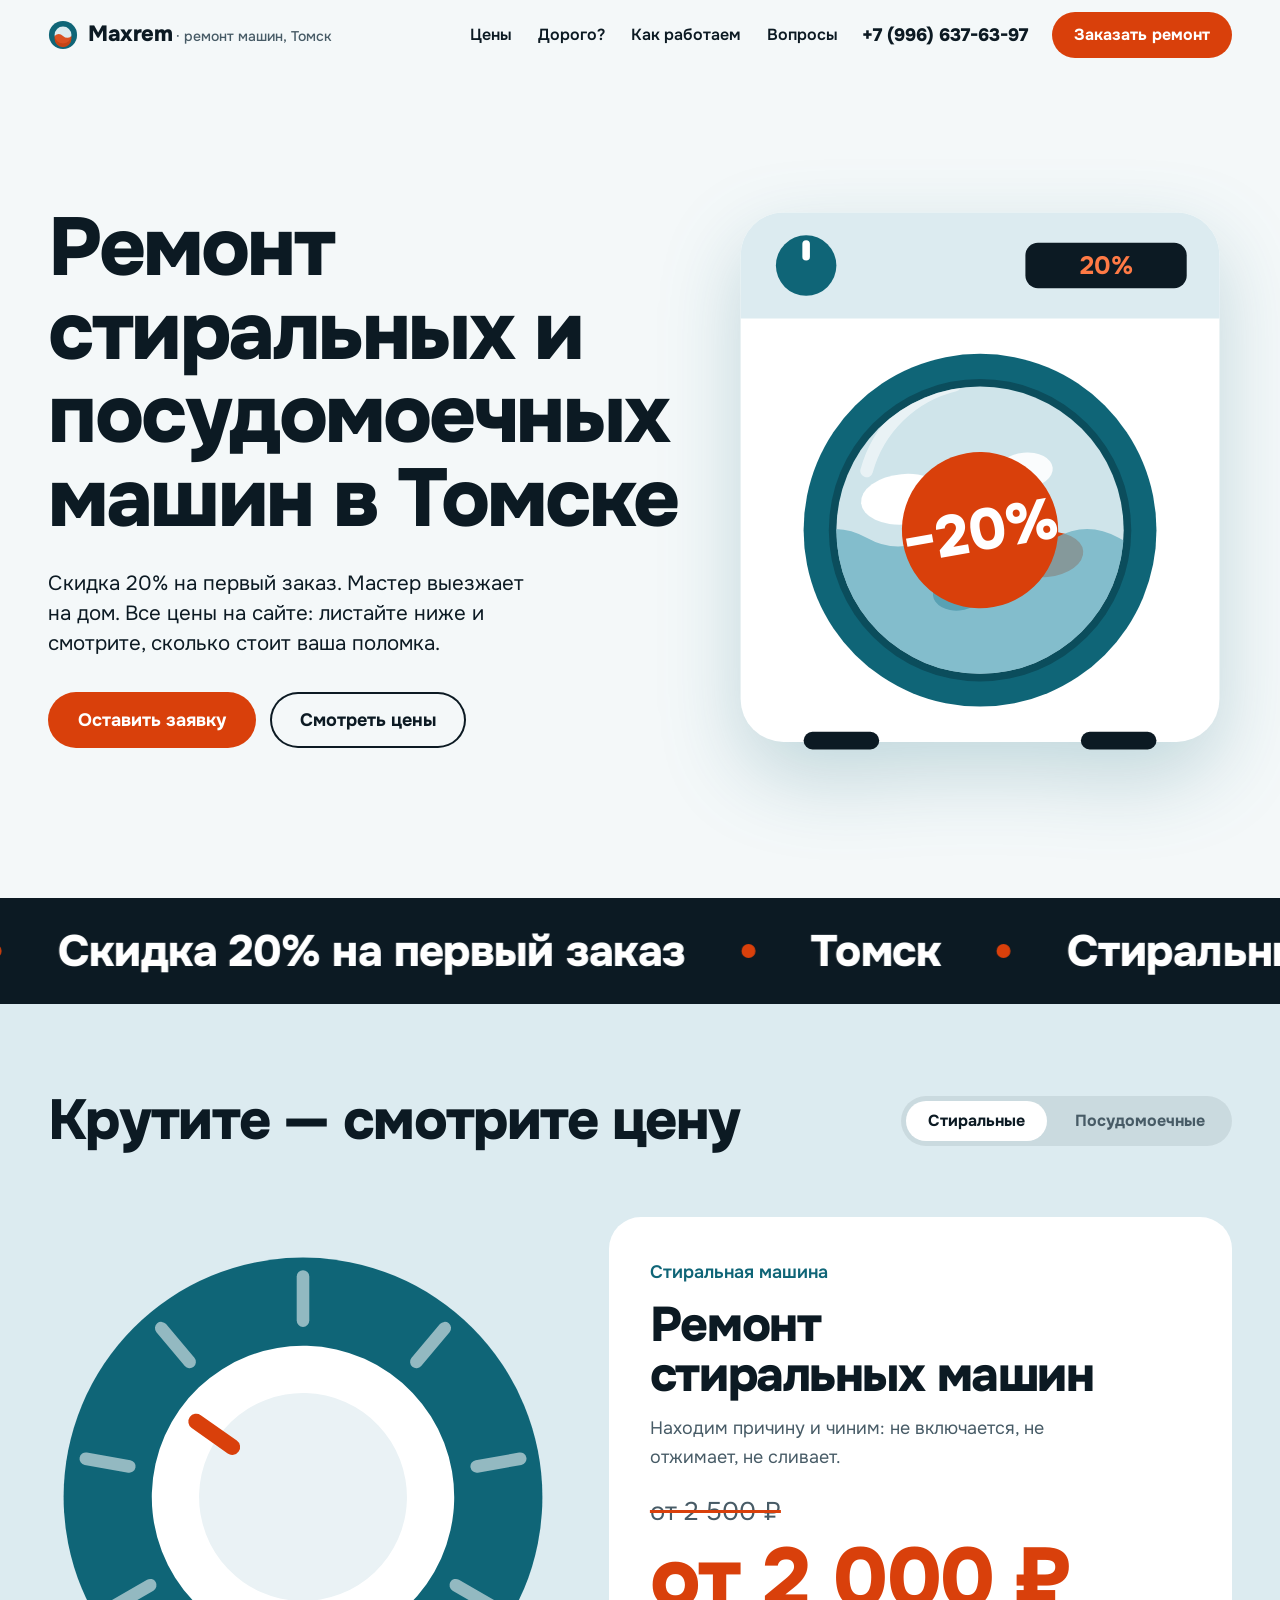
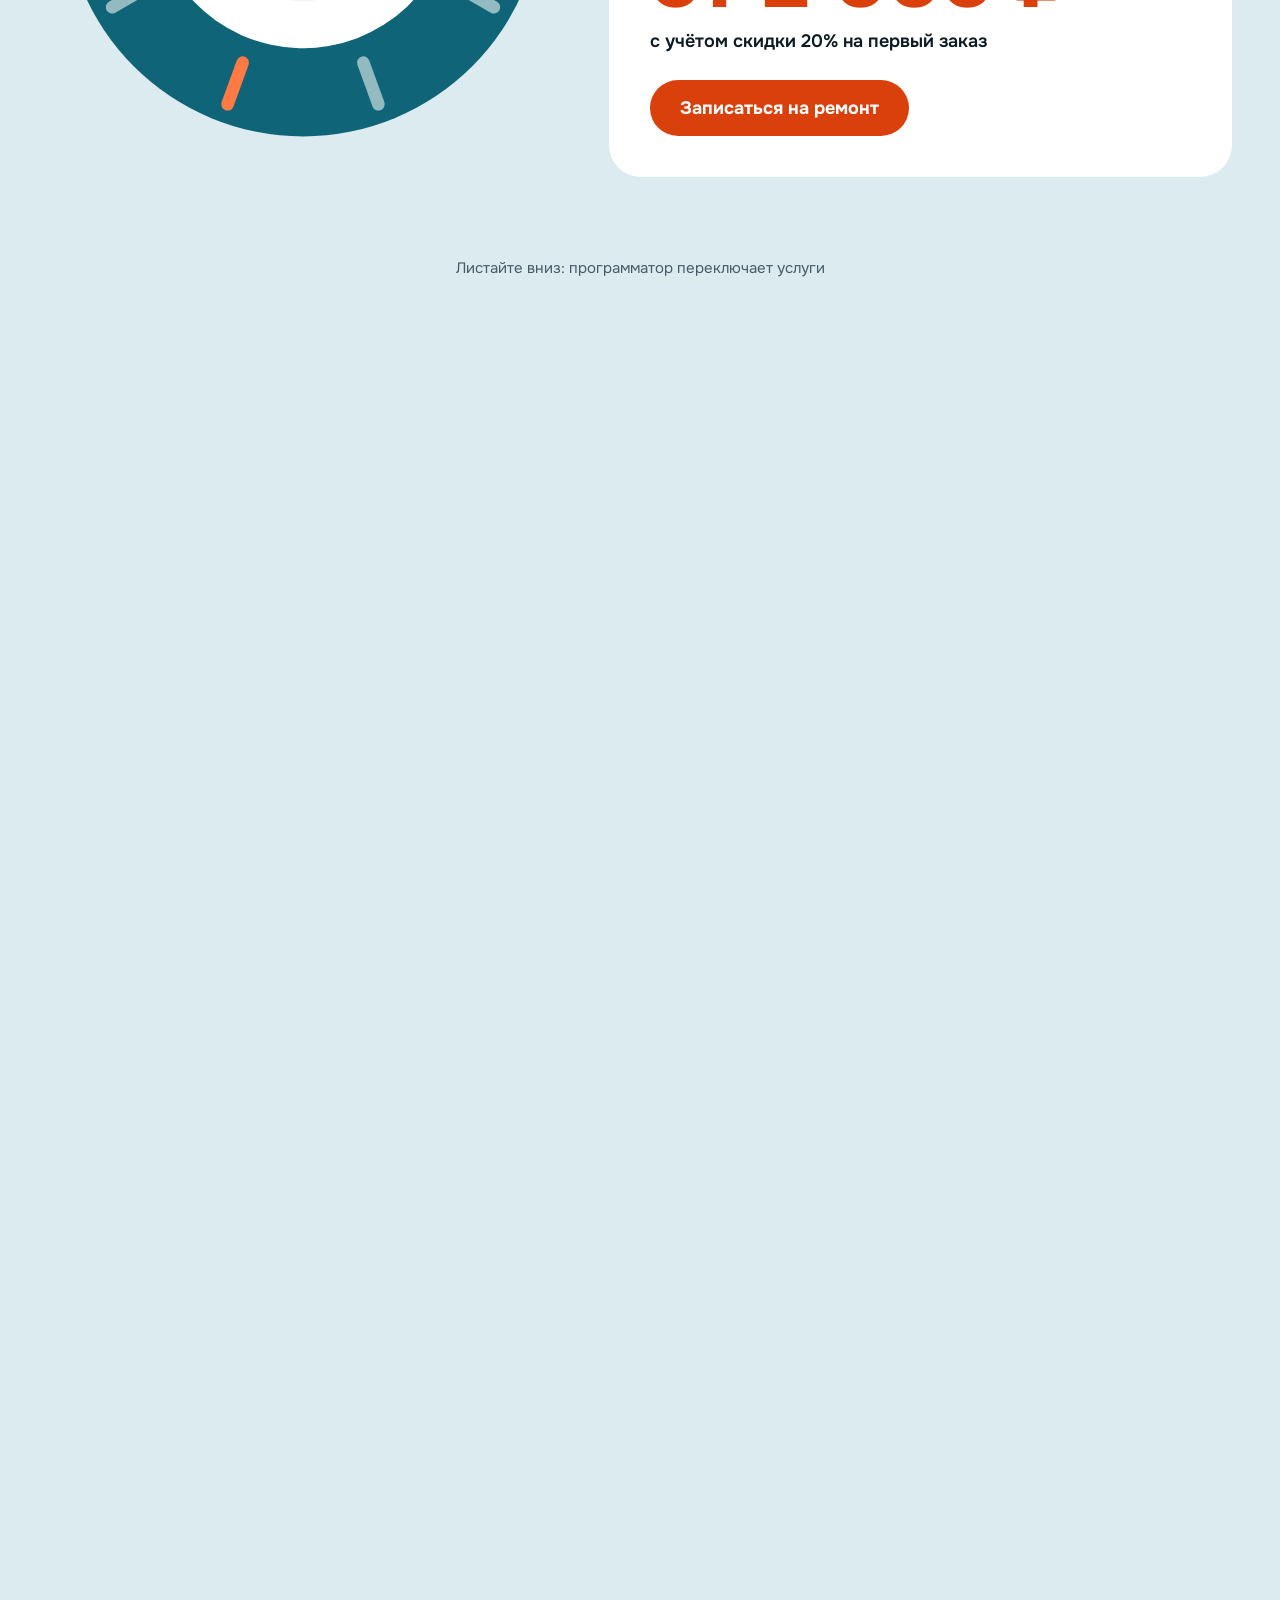
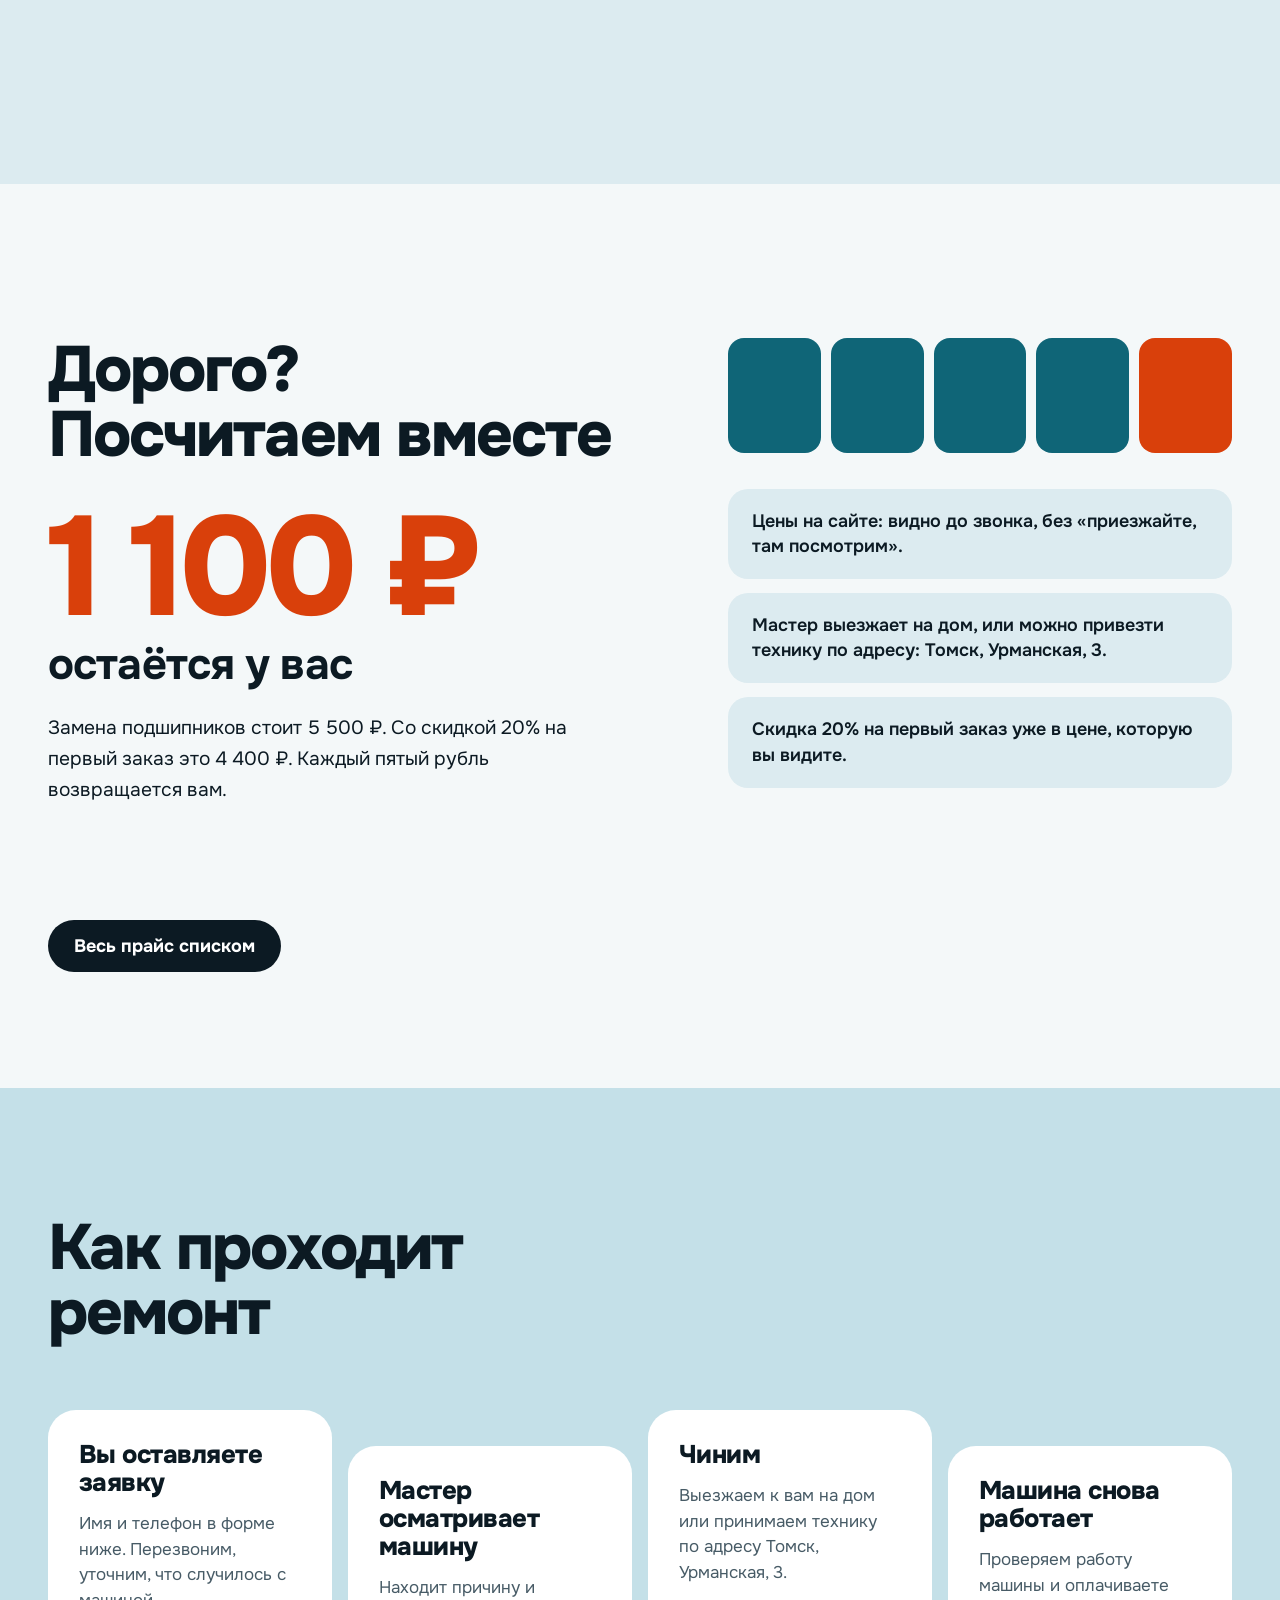
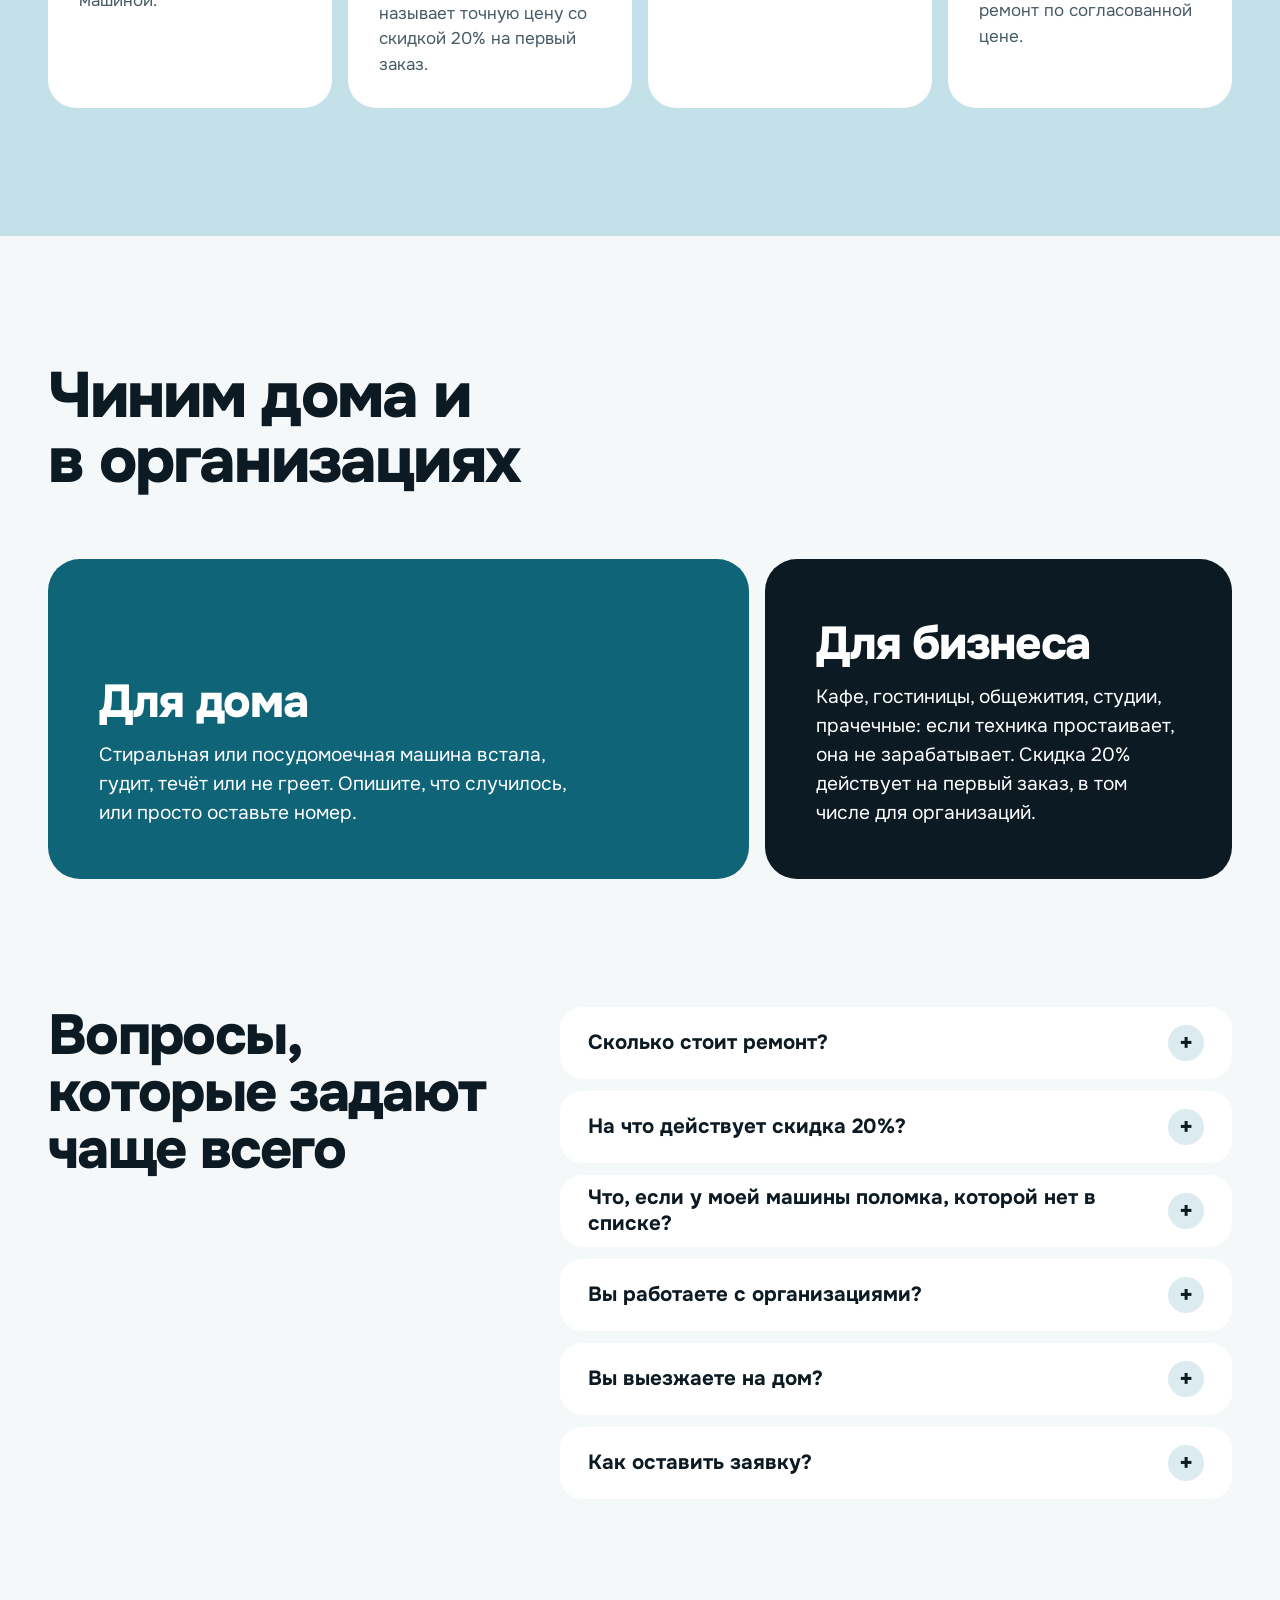
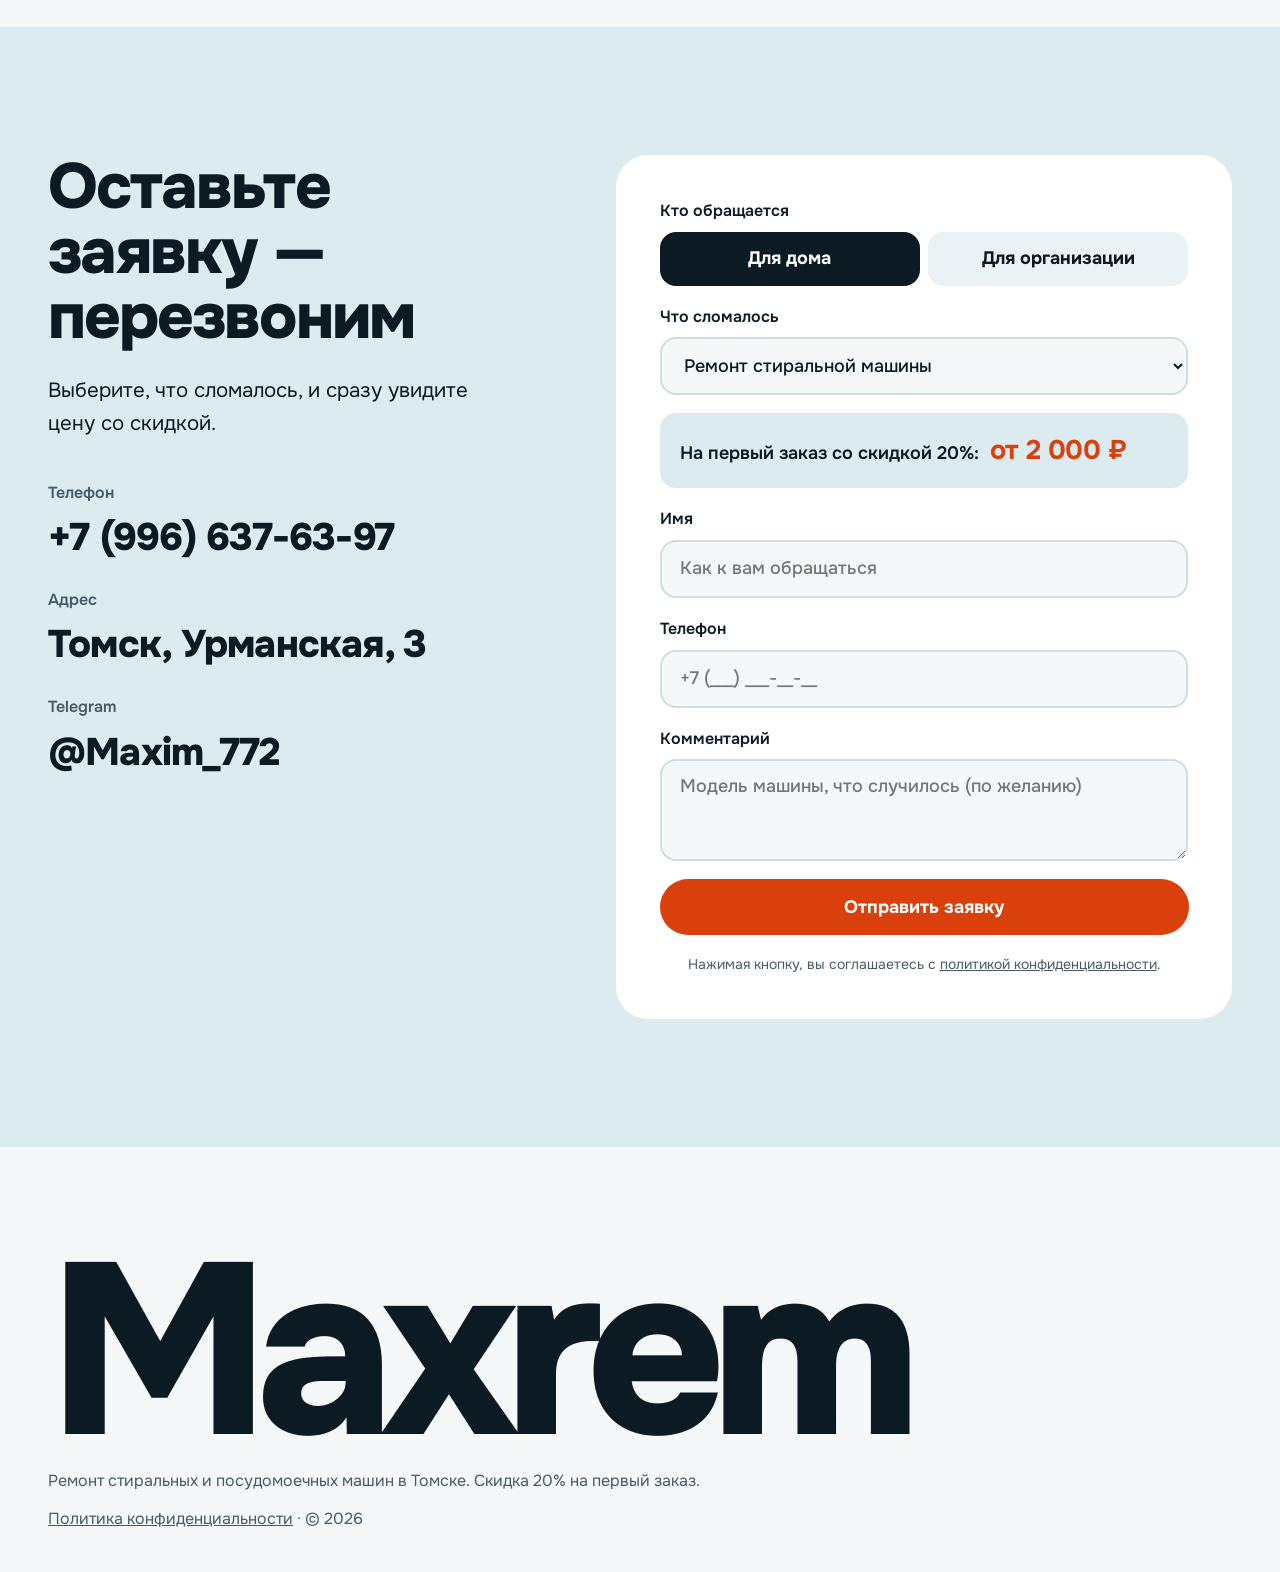
==== commit ccfdbbf4: "Правки клиента: Maxrem, контакты, скидка на первый заказ, выезд" ====
--- a/index.html
+++ b/index.html
@@ -3,10 +3,10 @@
 <head>
 <meta charset="utf-8">
 <meta name="viewport" content="width=device-width, initial-scale=1">
-<title>Ремонт стиральных и посудомоечных машин в Томске — скидка 20%</title>
-<meta name="description" content="Ремонт стиральных и посудомоечных машин в Томске со скидкой 20%. Замена ТЭНа от 1 600 ₽, помпы от 2 000 ₽, подшипников 4 400 ₽. Цены на сайте, заявка за минуту.">
+<title>Ремонт стиральных и посудомоечных машин в Томске — скидка 20% на первый заказ</title>
+<meta name="description" content="Ремонт стиральных и посудомоечных машин в Томске со скидкой 20% на первый заказ. Выезд мастера на дом. Замена ТЭНа от 1 600 ₽, помпы от 2 000 ₽, подшипников 4 400 ₽.">
 <meta property="og:title" content="Ремонт стиральных и посудомоечных машин в Томске — скидка 20%">
-<meta property="og:description" content="Цены видно сразу, скидка 20% на ремонт. Оставьте заявку — перезвоним.">
+<meta property="og:description" content="Цены видно сразу, скидка 20% на первый заказ. Оставьте заявку — перезвоним.">
 <meta property="og:type" content="website">
 <meta name="theme-color" content="#f4f8f9">
 <script>document.documentElement.classList.add('js')</script>
@@ -20,9 +20,9 @@
 
 <header class="header" id="header">
   <div class="header__inner">
-    <a class="logo" href="#top" aria-label="Барабан, ремонт машин в Томске, на главную">
+    <a class="logo" href="#top" aria-label="Maxrem, ремонт машин в Томске, на главную">
       <svg viewBox="0 0 32 32" width="30" height="30" aria-hidden="true"><circle cx="16" cy="16" r="15" fill="#0f6577"/><circle cx="16" cy="16" r="9" fill="#dcebf0"/><path d="M7 17q4.5-4 9 0t9 0v3a9 9 0 0 1-18 0z" fill="#d9400b" opacity=".9"/></svg>
-      <span>Барабан<small> · ремонт машин, Томск</small></span>
+      <span>Maxrem<small> · ремонт машин, Томск</small></span>
     </a>
     <nav class="nav" id="nav" aria-label="Разделы">
       <a href="#prices">Цены</a>
@@ -30,7 +30,7 @@
       <a href="#way">Как работаем</a>
       <a href="#faq">Вопросы</a>
     </nav>
-    <a class="header__phone" href="tel:+79001234567">+7 (900) 123-45-67</a>
+    <a class="header__phone" href="tel:+79966376396">+7 (996) 637-63-97</a>
     <a class="btn btn--small header__cta" href="#order" data-magnetic><span>Заказать ремонт</span></a>
     <button class="burger" id="burger" aria-label="Меню" aria-expanded="false"><i></i><i></i></button>
   </div>
@@ -41,7 +41,7 @@
 <section class="hero">
   <div class="hero__text">
     <h1 class="hero__title" data-wave>Ремонт стиральных и посудомоечных машин в Томске</h1>
-    <p class="hero__lead">Скидка 20% на ремонт. Все цены на сайте: листайте ниже и смотрите, сколько стоит ваша поломка.</p>
+    <p class="hero__lead">Скидка 20% на первый заказ. Мастер выезжает на дом. Все цены на сайте: листайте ниже и смотрите, сколько стоит ваша поломка.</p>
     <div class="hero__cta">
       <a class="btn" href="#order" data-magnetic><span>Оставить заявку</span></a>
       <a class="btn btn--ghost" href="#prices" data-magnetic><span>Смотреть цены</span></a>
@@ -80,9 +80,9 @@
 </section>
 
 <div class="marquee" aria-hidden="true"><div class="marquee__track" id="marquee">
-  <span>Стиральные машины</span><span>Посудомоечные машины</span><span>Скидка 20%</span><span>Томск</span>
-  <span>Стиральные машины</span><span>Посудомоечные машины</span><span>Скидка 20%</span><span>Томск</span>
-  <span>Стиральные машины</span><span>Посудомоечные машины</span><span>Скидка 20%</span><span>Томск</span>
+  <span>Стиральные машины</span><span>Посудомоечные машины</span><span>Скидка 20% на первый заказ</span><span>Томск</span>
+  <span>Стиральные машины</span><span>Посудомоечные машины</span><span>Скидка 20% на первый заказ</span><span>Томск</span>
+  <span>Стиральные машины</span><span>Посудомоечные машины</span><span>Скидка 20% на первый заказ</span><span>Томск</span>
 </div></div>
 
 <!-- СЦЕНА: программатор -->
@@ -115,7 +115,7 @@
           <s id="cOld">от 2 500 ₽</s>
           <strong id="cNew">от 2 000 ₽</strong>
         </div>
-        <p class="card__note">с учётом скидки 20%</p>
+        <p class="card__note">с учётом скидки 20% на первый заказ</p>
         <a class="btn" href="#order" id="cBtn" data-magnetic><span>Записаться на ремонт</span></a>
       </article>
     </div>
@@ -127,7 +127,7 @@
   <div class="dear__left" data-reveal>
     <h2 id="dear-title">Дорого? Посчитаем вместе</h2>
     <p class="dear__big"><span>1 100 ₽</span> остаётся у вас</p>
-    <p class="dear__sub">Замена подшипников стоит 5 500 ₽. Со скидкой 20% это 4 400 ₽. Каждый пятый рубль возвращается вам.</p>
+    <p class="dear__sub">Замена подшипников стоит 5 500 ₽. Со скидкой 20% на первый заказ это 4 400 ₽. Каждый пятый рубль возвращается вам.</p>
   </div>
   <div class="dear__right">
     <div class="blocks" aria-hidden="true" data-stagger>
@@ -135,15 +135,15 @@
     </div>
     <ul class="points" data-stagger>
       <li>Цены на сайте: видно до звонка, без «приезжайте, там посмотрим».</li>
-      <li>Точную сумму мастер называет до начала работ.</li>
-      <li>Скидка 20% уже в цене, которую вы видите.</li>
+      <li>Мастер выезжает на дом, или можно привезти технику по адресу: Томск, Урманская, 3.</li>
+      <li>Скидка 20% на первый заказ уже в цене, которую вы видите.</li>
     </ul>
   </div>
   <details class="table" data-reveal>
     <summary>Весь прайс списком</summary>
     <div class="table__wrap">
       <table>
-        <caption class="sr">Цены на ремонт со скидкой 20%</caption>
+        <caption class="sr">Цены на ремонт со скидкой 20% на первый заказ</caption>
         <thead><tr><th scope="col">Работа</th><th scope="col">Без скидки</th><th scope="col">Со скидкой 20%</th></tr></thead>
         <tbody>
           <tr class="grp"><th colspan="3" scope="colgroup">Стиральные машины</th></tr>
@@ -167,9 +167,9 @@
   <h2 id="way-title" data-reveal>Как проходит ремонт</h2>
   <ol class="steps" data-stagger>
     <li><strong>Вы оставляете заявку</strong><span>Имя и телефон в форме ниже. Перезвоним, уточним, что случилось с машиной.</span></li>
-    <li><strong>Мастер осматривает машину</strong><span>Находит причину и называет точную цену со скидкой 20%.</span></li>
-    <li><strong>Вы соглашаетесь — мы чиним</strong><span>Работаем только после вашего «да». Не нравится цена — ничего не делаем.</span></li>
-    <li><strong>Машина снова работает</strong><span>Проверяем её при вас и берём ту сумму, о которой договорились.</span></li>
+    <li><strong>Мастер осматривает машину</strong><span>Находит причину и называет точную цену со скидкой 20% на первый заказ.</span></li>
+    <li><strong>Чиним</strong><span>Выезжаем к вам на дом или принимаем технику по адресу Томск, Урманская, 3.</span></li>
+    <li><strong>Машина снова работает</strong><span>Проверяем работу машины и оплачиваете ремонт по согласованной цене.</span></li>
   </ol>
 </section>
 
@@ -182,7 +182,7 @@
     </div>
     <div class="who__b">
       <h3>Для бизнеса</h3>
-      <p>Кафе, гостиницы, общежития, студии, прачечные: если техника простаивает, она не зарабатывает. Скидка 20% действует и для организаций.</p>
+      <p>Кафе, гостиницы, общежития, студии, прачечные: если техника простаивает, она не зарабатывает. Скидка 20% действует на первый заказ, в том числе для организаций.</p>
     </div>
   </div>
 </section>
@@ -191,9 +191,10 @@
   <h2 id="faq-title" data-reveal>Вопросы, которые задают чаще всего</h2>
   <div class="faq__list" data-stagger>
     <details><summary>Сколько стоит ремонт?</summary><p>Цены в прайсе выше: например, замена ТЭНа в стиральной машине 1 600 ₽ со скидкой, подшипников 4 400 ₽. Если цена начинается с «от», точную сумму мастер называет после осмотра.</p></details>
-    <details><summary>На что действует скидка 20%?</summary><p>На ремонт стиральных и посудомоечных машин из прайса. Цены на сайте уже посчитаны со скидкой, ничего пересчитывать не нужно.</p></details>
-    <details><summary>Что, если у моей машины поломка, которой нет в списке?</summary><p>Оставьте заявку и опишите, что происходит. Мастер осмотрит машину и назовёт цену со скидкой до начала работ.</p></details>
+    <details><summary>На что действует скидка 20%?</summary><p>Скидка 20% действует на первый заказ, для всех клиентов. Цены на сайте уже посчитаны со скидкой, ничего пересчитывать не нужно.</p></details>
+    <details><summary>Что, если у моей машины поломка, которой нет в списке?</summary><p>Оставьте заявку и опишите, что происходит. Мастер осмотрит машину и назовёт цену со скидкой.</p></details>
     <details><summary>Вы работаете с организациями?</summary><p>Да. В форме выберите «Организация», и мы свяжемся с вами по ремонту техники для кафе, гостиниц, общежитий и прачечных.</p></details>
+    <details><summary>Вы выезжаете на дом?</summary><p>Да, мастер выезжает на дом. Технику также можно привезти по адресу: Томск, Урманская, 3.</p></details>
     <details><summary>Как оставить заявку?</summary><p>Заполните форму ниже или позвоните. Нужны только имя и телефон, остальное по желанию.</p></details>
   </div>
 </section>
@@ -203,8 +204,9 @@
     <h2 id="order-title">Оставьте заявку — перезвоним</h2>
     <p>Выберите, что сломалось, и сразу увидите цену со скидкой.</p>
     <dl class="contacts">
-      <div><dt>Телефон</dt><dd><a href="tel:+79001234567">+7 (900) 123-45-67</a></dd></div>
-      <div><dt>Город</dt><dd>Томск</dd></div>
+      <div><dt>Телефон</dt><dd><a href="tel:+79966376396">+7 (996) 637-63-97</a></dd></div>
+      <div><dt>Адрес</dt><dd>Томск, Урманская, 3</dd></div>
+      <div><dt>Telegram</dt><dd><a href="https://t.me/Maxim_772" target="_blank" rel="noopener">@Maxim_772</a></dd></div>
     </dl>
   </div>
   <form class="form" id="leadForm" novalidate data-reveal>
@@ -232,7 +234,7 @@
         <option data-price="" value="Другое">Другое, опишу в комментарии</option>
       </select>
     </label>
-    <p class="total" id="total" aria-live="polite">Со скидкой 20%: <strong>от 2 000 ₽</strong></p>
+    <p class="total" id="total" aria-live="polite">На первый заказ со скидкой 20%: <strong>от 2 000 ₽</strong></p>
     <label class="field">Имя
       <input type="text" name="name" autocomplete="name" required placeholder="Как к вам обращаться">
     </label>
@@ -250,12 +252,12 @@
 </main>
 
 <footer class="footer">
-  <p class="footer__name">Барабан</p>
-  <p>Ремонт стиральных и посудомоечных машин в Томске. Скидка 20%.</p>
+  <p class="footer__name">Maxrem</p>
+  <p>Ремонт стиральных и посудомоечных машин в Томске. Скидка 20% на первый заказ.</p>
   <p><a href="privacy.html">Политика конфиденциальности</a> · © <span id="year">2026</span></p>
 </footer>
 
-<a class="fab" href="tel:+79001234567" aria-label="Позвонить"><svg viewBox="0 0 24 24" width="26" height="26" aria-hidden="true"><path fill="#fff" d="M6.6 10.8a15 15 0 0 0 6.6 6.6l2.2-2.2a1 1 0 0 1 1-.25 11 11 0 0 0 3.5.56 1 1 0 0 1 1 1V20a1 1 0 0 1-1 1A17 17 0 0 1 3 4a1 1 0 0 1 1-1h3.5a1 1 0 0 1 1 1c0 1.2.2 2.4.56 3.5a1 1 0 0 1-.25 1z"/></svg></a>
+<a class="fab" href="tel:+79966376396" aria-label="Позвонить"><svg viewBox="0 0 24 24" width="26" height="26" aria-hidden="true"><path fill="#fff" d="M6.6 10.8a15 15 0 0 0 6.6 6.6l2.2-2.2a1 1 0 0 1 1-.25 11 11 0 0 0 3.5.56 1 1 0 0 1 1 1V20a1 1 0 0 1-1 1A17 17 0 0 1 3 4a1 1 0 0 1 1-1h3.5a1 1 0 0 1 1 1c0 1.2.2 2.4.56 3.5a1 1 0 0 1-.25 1z"/></svg></a>
 
 <script src="script.js"></script>
 <script src="motion.js" defer></script>
